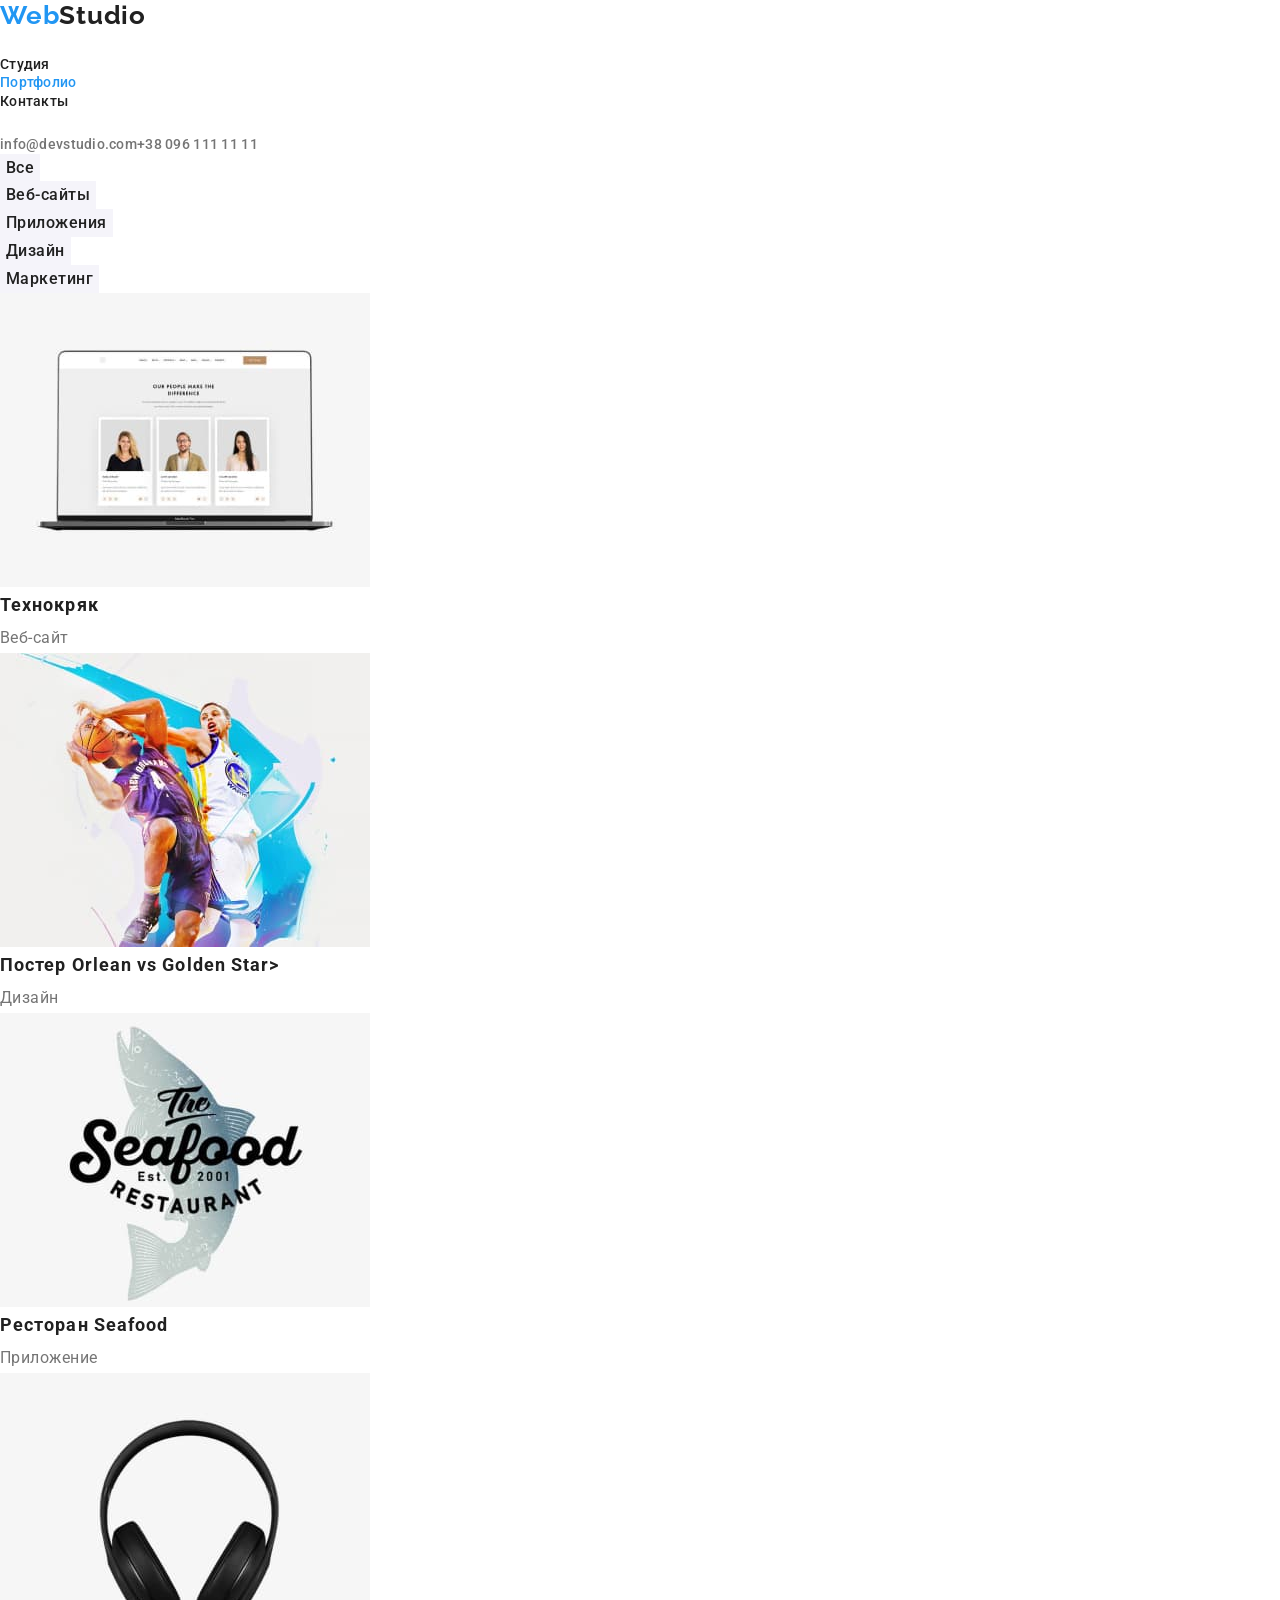
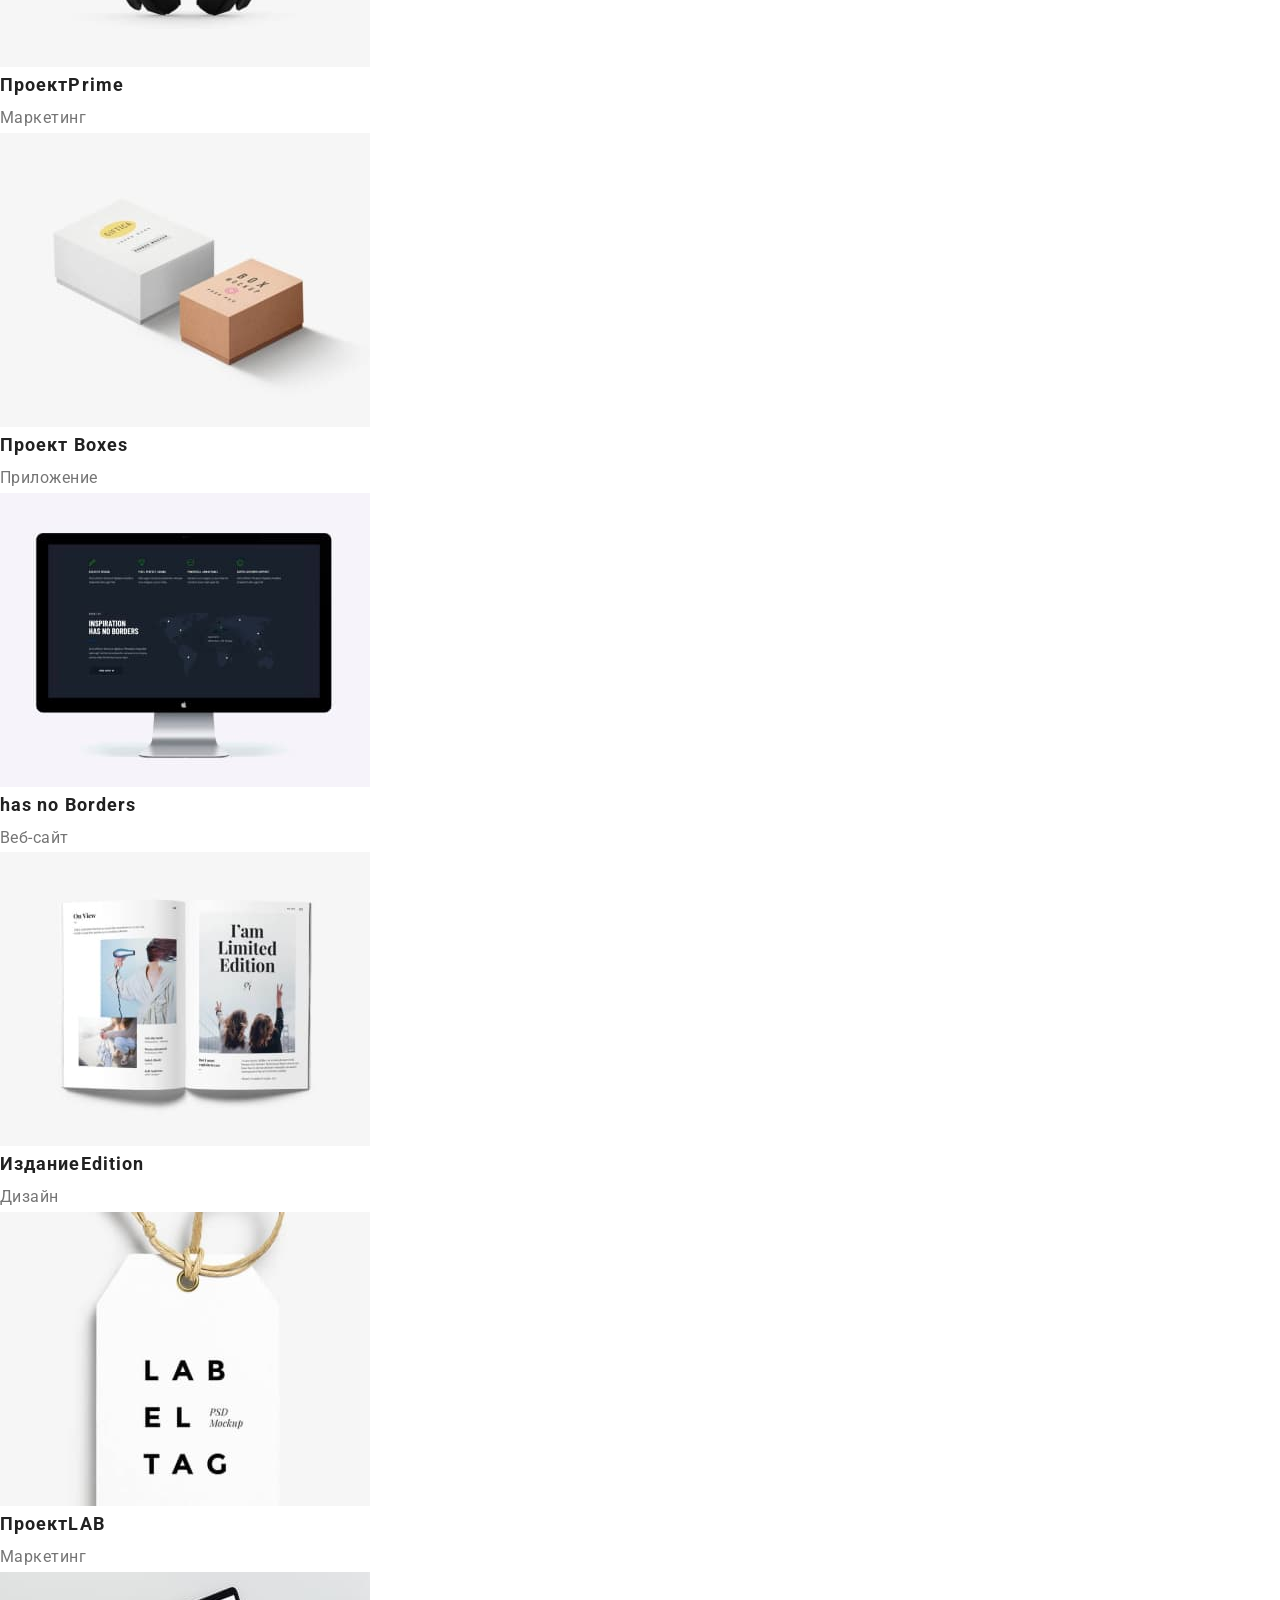
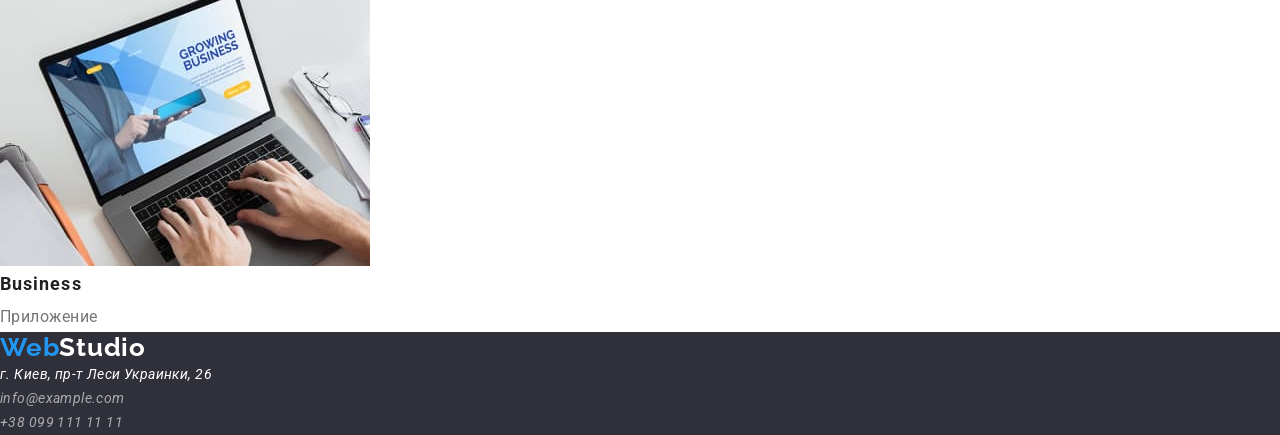
==== portfolio.html @ 3f4a844c "hw-3 don't check" ====
<!DOCTYPE html>
<html lang="ru">
<head>
    <meta charset="UTF-8">
    <meta http-equiv="X-UA-Compatible" content="IE=edge">
    <meta name="viewport" content="width=device-width, initial-scale=1.0">
    <title>Портфолио</title>
    <link rel="preconnect" href="https://fonts.googleapis.com">
    <link rel="preconnect" href="https://fonts.gstatic.com" crossorigin>
    <link href="https://fonts.googleapis.com/css2?family=Raleway:wght@700&family=Roboto:wght@400;500;700;900&display=swap" rel="stylesheet">
    <link
      rel="stylesheet"
      href="https://cdnjs.cloudflare.com/ajax/libs/modern-normalize/1.1.0/modern-normalize.min.css"
      integrity="sha512-wpPYUAdjBVSE4KJnH1VR1HeZfpl1ub8YT/NKx4PuQ5NmX2tKuGu6U/JRp5y+Y8XG2tV+wKQpNHVUX03MfMFn9Q=="
      crossorigin="anonymous"
      referrerpolicy="no-referrer"
    />
    <link rel="stylesheet" href="./css/styles.css">
</head>
<body>
  <header class="header">
    <a class="header-logo link" href="#">Web<span class="hd-logo">Studio</span></a>
  <nav class="header-navigation">
    <ul class="navigation list">
      <li class="navigation-item">
        <a class="navigation-link link" href="./index.html">Студия</a>
      </li>
      <li class="navigation-item">
        <a class="navigation-link link current" href="./portfolio.html">Портфолио</a>
      </li>
      <li class="navigation-item">
        <a class="navigation-link link" href="#">Контакты</a>
      </li>
    </ul>
  </nav>
  <ul class="contacts list">
    <li>
      <a class="navigation-contacts link" href="mailto:info@devstudio.com">info@devstudio.com</a>
    </li>
    <li>
      <a class="navigation-contacts link" href="tel:+380961111111">+38 096 111 11 11</a>
    </li>
  </ul>
</header>
<main>
      <section>
          <h1 hidden>Навигация портфолио</h2>
          <ul class="navportfolio-title list">
              <li><button type="button" class="portfolio-btn">Все</button></li>
              <li><button type="button" class="portfolio-btn">Веб-сайты</button></li>
              <li><button type="button" class="portfolio-btn">Приложения</button></li>
              <li><button type="button" class="portfolio-btn">Дизайн</button></li>
              <li><button type="button" class="portfolio-btn">Маркетинг</button></li>
            </ul>
        <ul class="examples-list list">
            <li class="examples-item">
              <img src="./images/img-homework1.jpg" alt="Фото" width="370" />
              <h2 class="examples-title">Технокряк</h2>
              <p class="examples-text">Веб-сайт</p>
            </li>
            <li class="examples-item">
              <img src="./images/img-homework2.jpg" alt="Фото" width="370" />
              <h2 class="examples-title">Постер <span lang="en">Orlean vs Golden Star></span></h2>
              <p class="examples-text">Дизайн</p>
            </li>
            <li class="examples-item">
              <img src="./images/img-homework3.jpg" alt="Фото" width="370" />
              <h2 class="examples-title">Ресторан <span lang="en">Seafood</span></h2>
              <p class="examples-text">Приложение</p>
            </li>
            <li class="examples-item">
              <img src="./images/img-homework4.jpg" alt="Фото" width="370" />
              <h2 class="examples-title">Проект<span lang="en">Prime</span></h2>
              <p class="examples-text">Маркетинг</p>
             </li>
             <li class="examples-item">
                <img src="./images/img-homework5.jpg" alt="Фото" width="370" />
                <h2 class="examples-title">Проект <span lang="en">Boxes</span></h2>
                <p class="examples-text">Приложение</p>
              </li>
              <li class="examples-item">
                <img src="./images/img-homework6.jpg" alt="Фото" width="370" />
                <h2 class="examples-title"><span lang="en">has no Borders</span></h2>
                <p class="examples-text">Веб-сайт</p>
              </li>
              <li class="examples-item">
                <img src="./images/img-homework7.jpg" alt="Фото" width="370" />
                <h2 class="examples-title">Издание<span lang="en">Edition</span></h2>
                <p class="examples-text">Дизайн</p>
              </li>
              <li class="examples-item">
                <img src="./images/img-homework8.jpg" alt="Фото" width="370" />
                <h2 class="examples-title">Проект<span lang="en">LAB</span></h2>
                <p class="examples-text">Маркетинг</p>
               </li>
               <li class="examples-item">
                <img src="./images/img-homework9.jpg" alt="Фото" width="370" />
                <h2 class="examples-title"><span lang="en">Business</span></h2>
                <p class="examples-text">Приложение</p>
               </li>
          </ul>
    </section>
    </main>
    <footer class="footer">
      <a class="footer-logo link" href="#">Web<span class="ft-logo">Studio</span></a>
      <address class="footer-adress">
        <ul class="footer-list list">
          <li>
            <a class="footer-map link"
              href="https://www.google.com/maps/place/%D1%83%D0%BB.+%D0%9B%D0%B5%D1%81%D0%B8+%D0%A3%D0%BA%D1%80%D0%B0%D0%B8%D0%BD%D0%BA%D0%B8,+26,+%D0%9A%D0%B8%D0%B5%D0%B2,+%D0%A3%D0%BA%D1%80%D0%B0%D0%B8%D0%BD%D0%B0,+02000/@50.5190802,30.4363249,17z/data=!3m1!4b1!4m5!3m4!1s0x40d4d29b9e369069:0xff64663a5fd75cd5!8m2!3d50.5190802!4d30.4385136"
              >г. Киев, пр-т Леси Украинки, 26</a
            >
          </li>
          <li><a class="footer-item link" href="mailto:info@example.com">info@example.com</a></li>
          <li><a class="footer-item link" href="tel:+380991111111">+38 099 111 11 11</a></li>
        </ul>
      </address>
    </footer>
</body>
</html>
---- css/styles.css ----
:root {
  --primary-title-color: #212121;
  --secondary-title-color: #ffffff;
  --third-title-color: #757575;
  --primary-text-color: #212121;
  --secondary-text-color: #757575;
  --logo-color: #2196f3;
  --focus-color: #2196f3;
}

p,
h1,
h2,
h3,
h4,
h5,
h6 {
  margin: 0;
}
ul {
  margin: 0;
  padding-left: 0;
}

img {
  display: block;
}

.section {
  padding-top: 94px;
  padding-bottom: 94px;
}

body {
  font-family: "Roboto", sans-serif;
  letter-spacing: 0.03em;
}
/*-----------------Header----------------------*/

/*-------------------Logo----------------------*/

.header-container {
  display: flex;
  align-items: center;
}

.navigation-list {
  display: flex;
  align-items: center;
}

.contacts {
  display: flex;
  margin-left: auto;
  align-items: center;
}

.navigation-item:not(:last-child) {
  margin-right: 50px;
}

.header-logo {
  font-family: Raleway, sans-serif;
  font-weight: 700;
  font-size: 26px;
  line-height: 1.19;
  letter-spacing: 0.03em;
  color: #2196f3;
}

.header-logo {
  margin-right: 93px;
}

.hd-logo {
  font-family: Raleway, sans-serif;
  font-weight: 700;
  font-size: 26px;
  line-height: 1.19;
  letter-spacing: 0.03em;
  color: var(--primary-title-color);
}

.link {
  text-decoration: none;
}

.list {
  list-style: none;
}

.container {
  width: 1200;
  margin: 0 auto;
  padding-left: 15px;
  padding-right: 15px;
}

.btn {
  width: 200px;
  height: 50px;
  font-family: inherit;
  font-weight: 700;
  font-size: 16px;
  line-height: 1.88;
  display: inline-block;
  align-items: center;
  text-align: center;
  letter-spacing: 0.06em;
  color: #ffffff;
  background-color: #2196f3;
  border: none;
  cursor: pointer;
}

/*------------------Navigation--------------------*/
.navigation {
  padding-top: 24px;
  padding-bottom: 25px;
}

.navigation-link {
  font-weight: 500;
  font-size: 14px;
  line-height: 1.14;
  letter-spacing: 0.02em;
  color: var(--primary-title-color);
}

.contacts-adress:not(:last-child) {
  margin-right: 50px;
}

.navigation-contacts {
  font-weight: 500;
  font-size: 14px;
  line-height: 1.14;
  letter-spacing: 0.02em;
  color: var(--third-title-color);
}

.navigation-contacts:hover,
.navigation-contacts:focus {
  color: var(--focus-color);
}

.current {
  color: var(--focus-color);
}

.navigation-link:hover,
.navigation-link:focus {
  color: var(--focus-color);
}

/*------------------- Hero --------------------*/

.hero {
  background-color: #2f303a;
  padding-top: 94px;
  padding-bottom: 94px;
}

.hero-container {
  width: 1600px;
  height: 600px;
  text-align: center;
}

.hero-title {
  width: 696px;
  height: 120px;
  padding-top: 200px;
  padding-bottom: 94px;
  margin: 0 auto;
  margin-bottom: 30px;
}

.hero-title {
  font-weight: 900;
  font-size: 44px;
  line-height: 1.36;
  text-align: center;
  letter-spacing: 0.06em;
  color: var(--secondary-title-color);
}

/*-------------------Advantage---------------------*/
.advantage-container {
  display: flex;
  align-items: center;
}

.advantage-title {
  font-weight: 700;
  font-size: 14px;
  line-height: 1.14;
  letter-spacing: 0.03em;
  color: var(--primary-text-color);
}

.advantage-description {
  font-size: 14px;
  line-height: 1.71;
  letter-spacing: 0.03em;
  color: var(--secondary-text-color);
}

/*--------------------Responsible---------------------*/
.responsible-title {
  font-weight: 700;
  font-size: 36px;
  line-height: 1.17;
  text-align: center;
  letter-spacing: 0.03em;
  color: var(--primary-title-color);
}

/*--------------------Team----------------------------*/
.teammate {
  background-color: #f5f4fa;
}

.team-title {
  font-weight: 500;
  font-size: 16px;
  line-height: 1.19;
  text-align: center;
  letter-spacing: 0.03em;
  color: var(--primary-text-color);
  background-color: var(--secondary-title-color);
}

.team-text {
  font-size: 16px;
  line-height: 1.19;
  text-align: center;
  letter-spacing: 0.03em;
  color: var(--secondary-text-color);
  background-color: var(--secondary-title-color);
}

/*---------------------Footer-----------------------*/
.footer {
  background: #2f303a;
}

.footer-logo {
  font-family: Raleway, sans-serif;
  font-weight: 700;
  font-size: 26px;
  line-height: 1.19;
  letter-spacing: 0.03em;
  color: #2196f3;
}

.ft-logo {
  font-family: Raleway, sans-serif;
  font-weight: 700;
  font-size: 26px;
  line-height: 1.19;
  letter-spacing: 0.03em;
  color: var(--secondary-title-color);
}

.footer-map {
  font-size: 14px;
  line-height: 1.71;
  letter-spacing: 0.03em;
  color: var(--secondary-title-color);
}

.footer-item {
  font-size: 14px;
  line-height: 1.71;
  letter-spacing: 0.03em;
  color: rgba(255, 255, 255, 0.6);
}

.footer-item:hover,
.footer-item:focus {
  color: var(--focus-color);
}

.footer-map:hover,
.footer-map:focus {
  color: var(--focus-color);
}

/*-------------------Portfolio.html----------------*/

.portfolio-btn {
  font-family: inherit;
  font-weight: 500;
  font-size: 16px;
  line-height: 1.62;
  text-align: center;
  letter-spacing: 0.03em;
  color: var(--primary-text-color);
  background: #f5f4fa;
  border: none;
  cursor: pointer;
}

.portfolio-btn:focus,
.portfolio-btn:hover {
  background-color: #2196f3;
  color: var(--secondary-title-color);
}

/*-----------------examples---------------------*/
.examples-title {
  font-weight: 700;
  font-size: 18px;
  line-height: 2;
  letter-spacing: 0.06em;
  color: var(--primary-text-color);
}

.examples-text {
  font-size: 16px;
  line-height: 1.87;
  letter-spacing: 0.03em;
  color: var(--secondary-text-color);
}
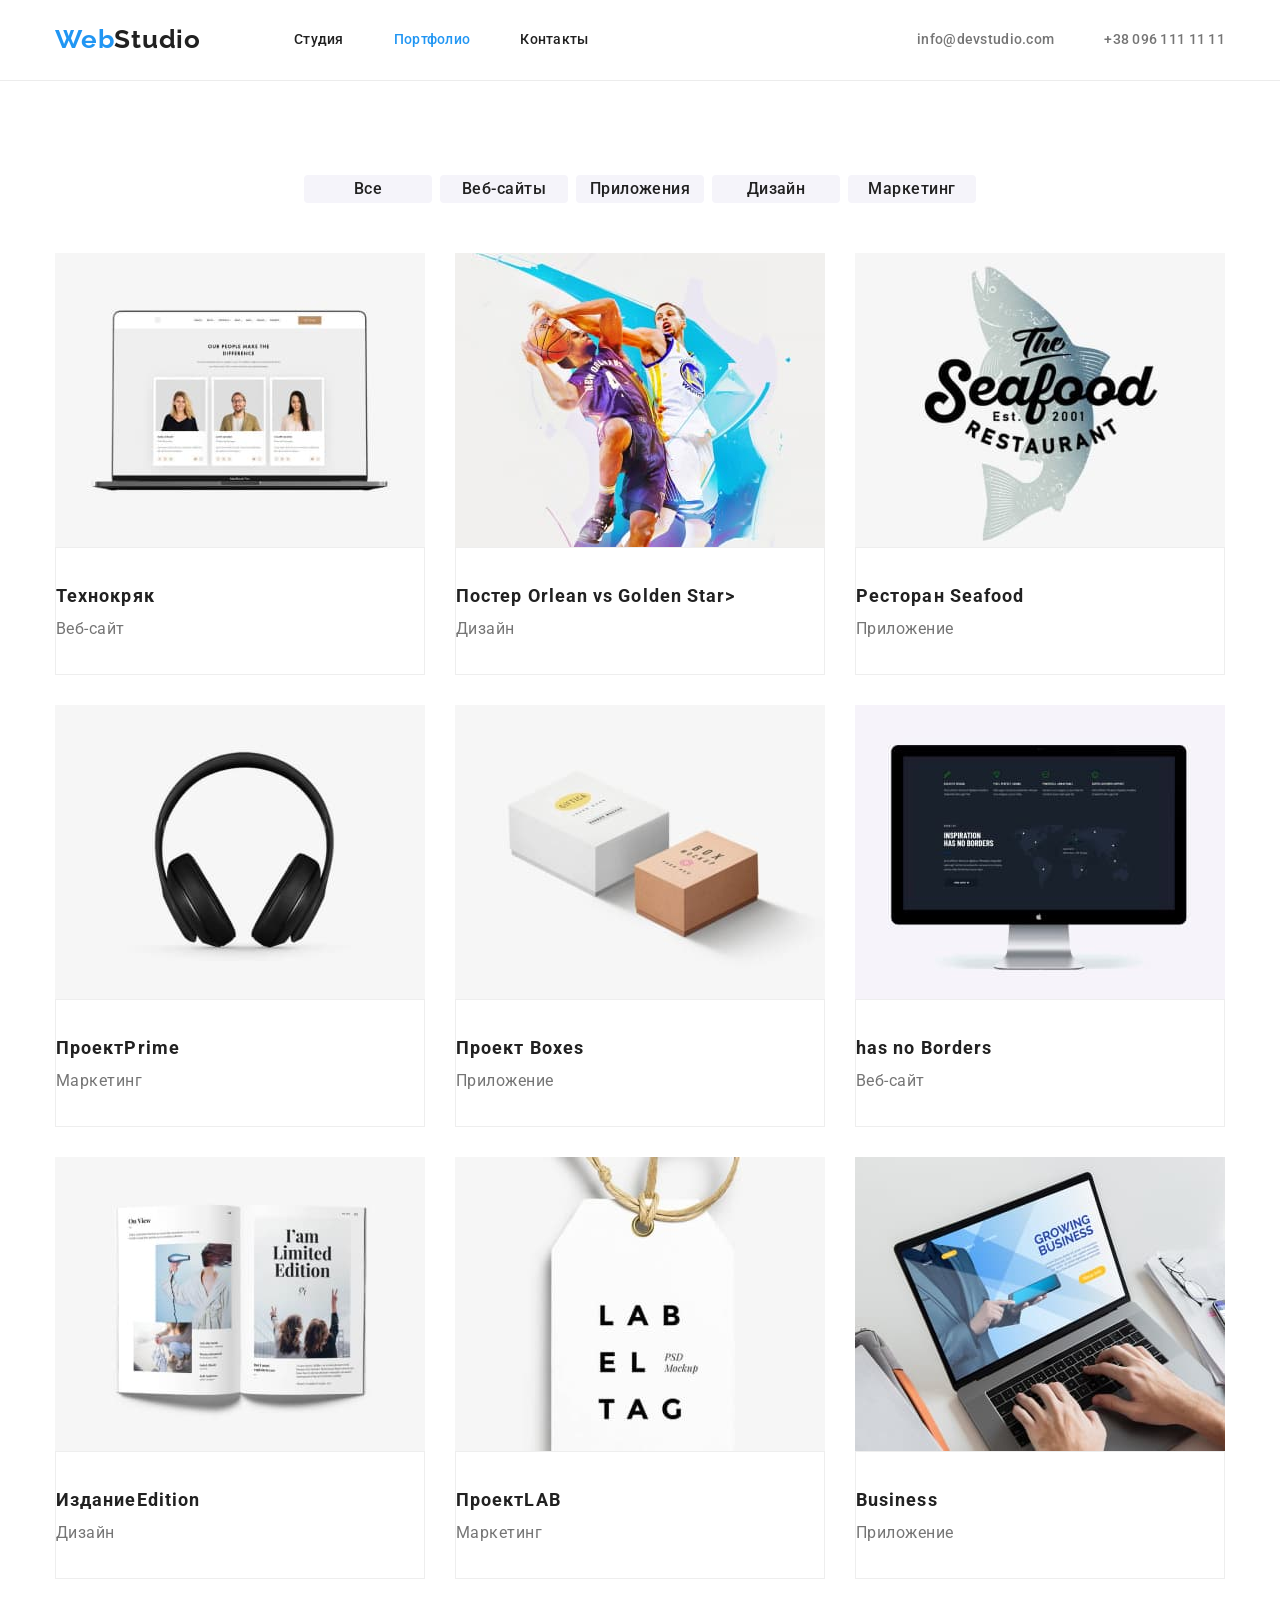
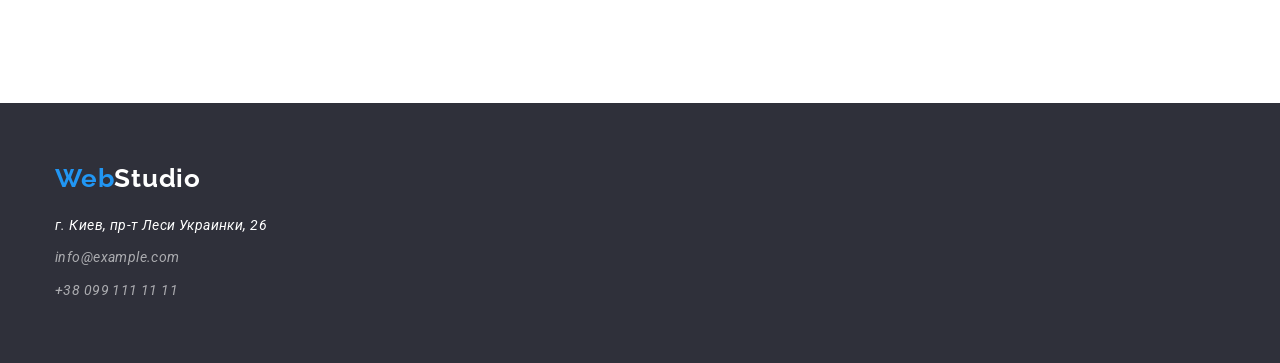
==== commit f26e49a7: "homework-3-final thanksgod" ====
--- a/portfolio.html
+++ b/portfolio.html
@@ -18,103 +18,148 @@
     <link rel="stylesheet" href="./css/styles.css">
 </head>
 <body>
-  <header class="header">
-    <a class="header-logo link" href="#">Web<span class="hd-logo">Studio</span></a>
-  <nav class="header-navigation">
-    <ul class="navigation list">
-      <li class="navigation-item">
-        <a class="navigation-link link" href="./index.html">Студия</a>
-      </li>
-      <li class="navigation-item">
-        <a class="navigation-link link current" href="./portfolio.html">Портфолио</a>
-      </li>
-      <li class="navigation-item">
-        <a class="navigation-link link" href="#">Контакты</a>
-      </li>
-    </ul>
-  </nav>
-  <ul class="contacts list">
-    <li>
-      <a class="navigation-contacts link" href="mailto:info@devstudio.com">info@devstudio.com</a>
-    </li>
-    <li>
-      <a class="navigation-contacts link" href="tel:+380961111111">+38 096 111 11 11</a>
-    </li>
-  </ul>
-</header>
+  <header class="navigation">
+      <div class="container header-container">
+        <a class="header-logo link" href="#"
+          >Web<span class="hd-logo">Studio</span></a>
+        <nav class="header-header">
+          <div class="header-contacts">
+          <ul class="navigation-list list">
+            <li class="navigation-item">
+              <a class="navigation-link link" href="./index.html">Студия</a>
+            </li>
+            <li class="navigation-item">
+              <a class="navigation-link link current" href="./portfolio.html"
+                >Портфолио</a
+              >
+            </li>
+            <li class="navigation-item">
+              <a class="navigation-link link" href="#">Контакты</a>
+            </li>
+          </ul>
+        </div>
+        </nav>
+        <ul class="contacts list">
+          <li class="contacts-adress">
+            <a class="navigation-contacts link" href="mailto:info@devstudio.com"
+              >info@devstudio.com</a
+            >
+          </li>
+          <li class="contacts-adress">
+            <a class="navigation-contacts link" href="tel:+380961111111"
+              >+38 096 111 11 11</a
+            >
+          </li>
+        </ul>
+      </div>
+      </div>
+    </header>
 <main>
-      <section>
+      <section class="section">
+        <div class="container">
           <h1 hidden>Навигация портфолио</h2>
-          <ul class="navportfolio-title list">
-              <li><button type="button" class="portfolio-btn">Все</button></li>
-              <li><button type="button" class="portfolio-btn">Веб-сайты</button></li>
-              <li><button type="button" class="portfolio-btn">Приложения</button></li>
-              <li><button type="button" class="portfolio-btn">Дизайн</button></li>
-              <li><button type="button" class="portfolio-btn">Маркетинг</button></li>
+          <ul class="navportfolio-list list">
+              <li class="portfolio-item"><button type="button" class="portfolio-btn">Все</button></li>
+              <li class="portfolio-item"><button type="button" class="portfolio-btn">Веб-сайты</button></li>
+              <li class="portfolio-item"><button type="button" class="portfolio-btn">Приложения</button></li>
+              <li class="portfolio-item"><button type="button" class="portfolio-btn">Дизайн</button></li>
+              <li class="portfolio-item"><button type="button" class="portfolio-btn">Маркетинг</button></li>
             </ul>
         <ul class="examples-list list">
             <li class="examples-item">
               <img src="./images/img-homework1.jpg" alt="Фото" width="370" />
+              <div class="examples-border">
               <h2 class="examples-title">Технокряк</h2>
               <p class="examples-text">Веб-сайт</p>
+              </div>
             </li>
             <li class="examples-item">
               <img src="./images/img-homework2.jpg" alt="Фото" width="370" />
+               <div class="examples-border">
               <h2 class="examples-title">Постер <span lang="en">Orlean vs Golden Star></span></h2>
               <p class="examples-text">Дизайн</p>
+              </div>
             </li>
             <li class="examples-item">
               <img src="./images/img-homework3.jpg" alt="Фото" width="370" />
+              <div class="examples-border">
               <h2 class="examples-title">Ресторан <span lang="en">Seafood</span></h2>
               <p class="examples-text">Приложение</p>
+              </div>
             </li>
             <li class="examples-item">
               <img src="./images/img-homework4.jpg" alt="Фото" width="370" />
+              <div class="examples-border">
               <h2 class="examples-title">Проект<span lang="en">Prime</span></h2>
               <p class="examples-text">Маркетинг</p>
+              </div>
              </li>
              <li class="examples-item">
                 <img src="./images/img-homework5.jpg" alt="Фото" width="370" />
+                <div class="examples-border">
                 <h2 class="examples-title">Проект <span lang="en">Boxes</span></h2>
                 <p class="examples-text">Приложение</p>
+                </div>
               </li>
               <li class="examples-item">
                 <img src="./images/img-homework6.jpg" alt="Фото" width="370" />
+                <div class="examples-border">
                 <h2 class="examples-title"><span lang="en">has no Borders</span></h2>
                 <p class="examples-text">Веб-сайт</p>
+                </div>
               </li>
               <li class="examples-item">
                 <img src="./images/img-homework7.jpg" alt="Фото" width="370" />
+                <div class="examples-border">
                 <h2 class="examples-title">Издание<span lang="en">Edition</span></h2>
                 <p class="examples-text">Дизайн</p>
+                </div>
               </li>
               <li class="examples-item">
                 <img src="./images/img-homework8.jpg" alt="Фото" width="370" />
+                <div class="examples-border">
                 <h2 class="examples-title">Проект<span lang="en">LAB</span></h2>
                 <p class="examples-text">Маркетинг</p>
+                </div>
                </li>
                <li class="examples-item">
                 <img src="./images/img-homework9.jpg" alt="Фото" width="370" />
+                <div class="examples-border">
                 <h2 class="examples-title"><span lang="en">Business</span></h2>
                 <p class="examples-text">Приложение</p>
+                </div>
                </li>
           </ul>
+           </div>
     </section>
     </main>
     <footer class="footer">
-      <a class="footer-logo link" href="#">Web<span class="ft-logo">Studio</span></a>
+      <div class="container  footer-container">
+      <div class="logo">
+      <a class="footer-logo link" href="#"
+        >Web<span class="ft-logo">Studio</span></a>
+        </div>
       <address class="footer-adress">
         <ul class="footer-list list">
-          <li>
+          <li class="footer-item">
             <a class="footer-map link"
               href="https://www.google.com/maps/place/%D1%83%D0%BB.+%D0%9B%D0%B5%D1%81%D0%B8+%D0%A3%D0%BA%D1%80%D0%B0%D0%B8%D0%BD%D0%BA%D0%B8,+26,+%D0%9A%D0%B8%D0%B5%D0%B2,+%D0%A3%D0%BA%D1%80%D0%B0%D0%B8%D0%BD%D0%B0,+02000/@50.5190802,30.4363249,17z/data=!3m1!4b1!4m5!3m4!1s0x40d4d29b9e369069:0xff64663a5fd75cd5!8m2!3d50.5190802!4d30.4385136"
               >г. Киев, пр-т Леси Украинки, 26</a
             >
           </li>
-          <li><a class="footer-item link" href="mailto:info@example.com">info@example.com</a></li>
-          <li><a class="footer-item link" href="tel:+380991111111">+38 099 111 11 11</a></li>
+          <li class="footer-item">
+            <a class="footer-item-a link" href="mailto:info@example.com"
+              >info@example.com</a
+            >
+          </li>
+          <li class="footer-item">
+            <a class="footer-item-a link" href="tel:+380991111111"
+              >+38 099 111 11 11</a
+            >
+          </li>
         </ul>
       </address>
+      </div>
     </footer>
-</body>
+  </body>
 </html>
--- a/css/styles.css
+++ b/css/styles.css
@@ -6,6 +6,8 @@
   --secondary-text-color: #757575;
   --logo-color: #2196f3;
   --focus-color: #2196f3;
+  --primary-background: #ffffff;
+  --secondary-background: #757575;
 }
 
 p,
@@ -24,6 +26,8 @@
 
 img {
   display: block;
+  max-width: 100%;
+  height: auto;
 }
 
 .section {
@@ -39,6 +43,10 @@
 
 /*-------------------Logo----------------------*/
 
+.navigation {
+  border-bottom: 1px solid #ececec;
+}
+
 .header-container {
   display: flex;
   align-items: center;
@@ -90,7 +98,7 @@
 }
 
 .container {
-  width: 1200;
+  width: 1200px;
   margin: 0 auto;
   padding-left: 15px;
   padding-right: 15px;
@@ -186,7 +194,8 @@
 }
 
 /*-------------------Advantage---------------------*/
-.advantage-container {
+
+.advantage-list {
   display: flex;
   align-items: center;
 }
@@ -197,23 +206,50 @@
   line-height: 1.14;
   letter-spacing: 0.03em;
   color: var(--primary-text-color);
+  margin-bottom: 10px;
+}
+
+.advantage-title:not(:last-child) {
+  margin-right: 30px;
 }
 
 .advantage-description {
+  max-width: 270px;
   font-size: 14px;
   line-height: 1.71;
   letter-spacing: 0.03em;
   color: var(--secondary-text-color);
 }
 
-/*--------------------Responsible---------------------*/
-.responsible-title {
+.advantage-description:not(:last-child) {
+  margin-right: 30px;
+}
+/*--------------------Service---------------------*/
+.service-section {
+  padding-top: 0;
+}
+
+.service-title {
   font-weight: 700;
   font-size: 36px;
   line-height: 1.17;
   text-align: center;
   letter-spacing: 0.03em;
   color: var(--primary-title-color);
+  margin: 0 auto;
+  margin-bottom: 50px;
+}
+
+.service-list {
+  display: flex;
+  flex-wrap: wrap;
+}
+
+.service-item {
+  flex-basis: calc(100% / 3 - 30px);
+}
+.service-item:not(:nth-child(n + 3)) {
+  margin-right: 30px;
 }
 
 /*--------------------Team----------------------------*/
@@ -221,6 +257,35 @@
   background-color: #f5f4fa;
 }
 
+.team-main-title {
+  font-size: 36px;
+  font-weight: 700;
+  line-height: 1.16;
+  letter-spacing: 0.03em;
+  text-align: center;
+  margin-bottom: 50px;
+}
+
+.team-list {
+  display: flex;
+}
+
+.team-item:not(:nth-child(n + 4)) {
+  margin-right: 30px;
+}
+
+.team-item {
+  box-shadow: 0px 1px 3px rgba(0, 0, 0, 0.12), 0px 1px 1px rgba(0, 0, 0, 0.14),
+    0px 2px 1px rgba(0, 0, 0, 0.2);
+  border-radius: 0px 0px 4px 4px;
+}
+
+.team-border {
+  padding-top: 30px;
+  padding-bottom: 30px;
+  background-color: var(--primary-background);
+}
+
 .team-title {
   font-weight: 500;
   font-size: 16px;
@@ -229,6 +294,7 @@
   letter-spacing: 0.03em;
   color: var(--primary-text-color);
   background-color: var(--secondary-title-color);
+  margin-bottom: 10px;
 }
 
 .team-text {
@@ -243,15 +309,23 @@
 /*---------------------Footer-----------------------*/
 .footer {
   background: #2f303a;
+  padding-top: 60px;
+  padding-bottom: 60px;
 }
 
 .footer-logo {
   font-family: Raleway, sans-serif;
   font-weight: 700;
+  width: 145px;
+  height: 31px;
   font-size: 26px;
   line-height: 1.19;
   letter-spacing: 0.03em;
   color: #2196f3;
+}
+
+.logo {
+  margin-bottom: 20px;
 }
 
 .ft-logo {
@@ -264,21 +338,28 @@
 }
 
 .footer-map {
+  width: 231px;
+
   font-size: 14px;
   line-height: 1.71;
   letter-spacing: 0.03em;
   color: var(--secondary-title-color);
 }
 
-.footer-item {
+.footer-item-a {
+  width: 231px;
   font-size: 14px;
   line-height: 1.71;
   letter-spacing: 0.03em;
   color: rgba(255, 255, 255, 0.6);
 }
 
-.footer-item:hover,
-.footer-item:focus {
+.footer-item:not(:last-child) {
+  margin-bottom: 9px;
+}
+
+.footer-item-a:hover,
+.footer-item-a:focus {
   color: var(--focus-color);
 }
 
@@ -289,7 +370,19 @@
 
 /*-------------------Portfolio.html----------------*/
 
+.navportfolio-list {
+  display: flex;
+  justify-content: center;
+  margin-bottom: 50px;
+}
+
+.portfolio-item:not(:last-child) {
+  margin-right: 8px;
+}
+
 .portfolio-btn {
+  width: 128px;
+
   font-family: inherit;
   font-weight: 500;
   font-size: 16px;
@@ -299,6 +392,7 @@
   color: var(--primary-text-color);
   background: #f5f4fa;
   border: none;
+  border-radius: 4px;
   cursor: pointer;
 }
 
@@ -309,6 +403,19 @@
 }
 
 /*-----------------examples---------------------*/
+.examples-list {
+  display: flex;
+  flex-wrap: wrap;
+}
+
+.examples-item:not(:nth-child(3n)) {
+  margin-right: 30px;
+}
+
+.examples-item:not(:last-child) {
+  margin-bottom: 30px;
+}
+
 .examples-title {
   font-weight: 700;
   font-size: 18px;
@@ -316,6 +423,12 @@
   letter-spacing: 0.06em;
   color: var(--primary-text-color);
 }
+.examples-border {
+  padding-top: 30px;
+  padding-bottom: 30px;
+  background-color: var(--primary-background);
+  border: 1px solid #eeeeee;
+}
 
 .examples-text {
   font-size: 16px;
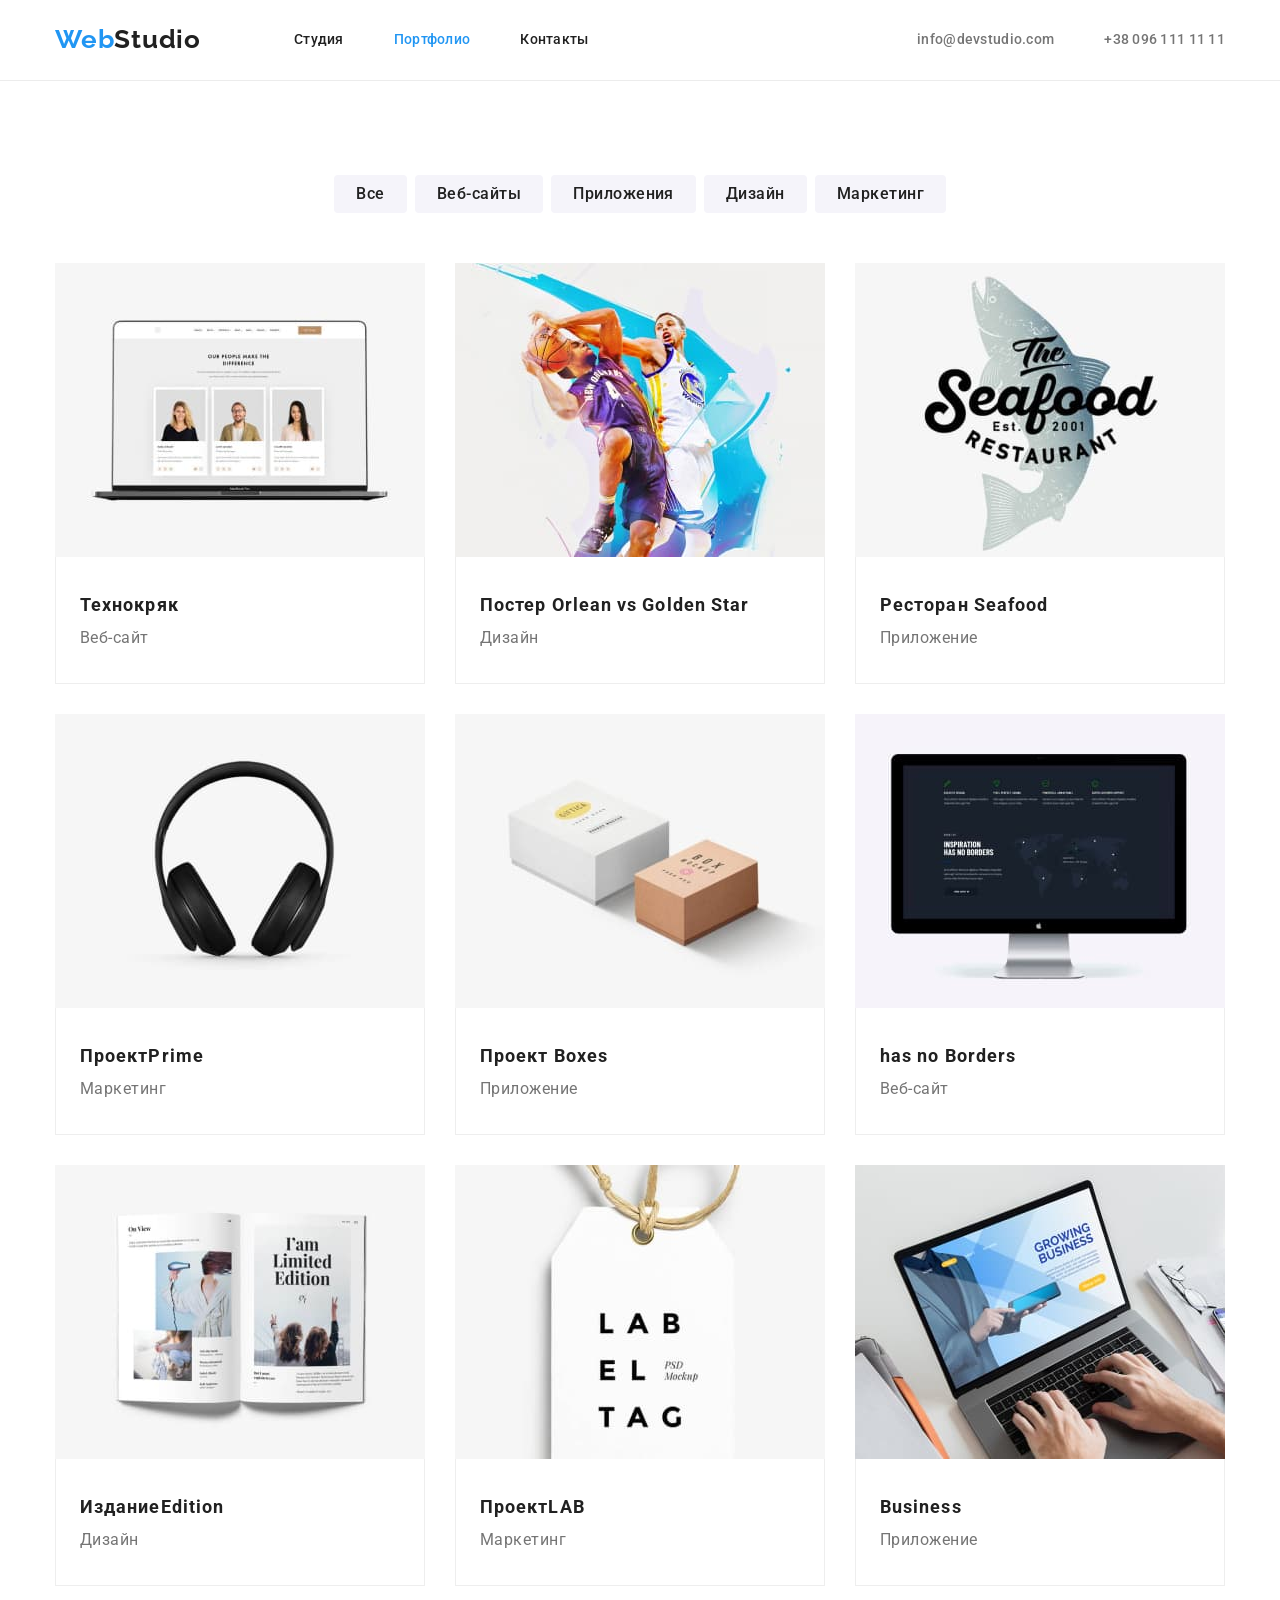
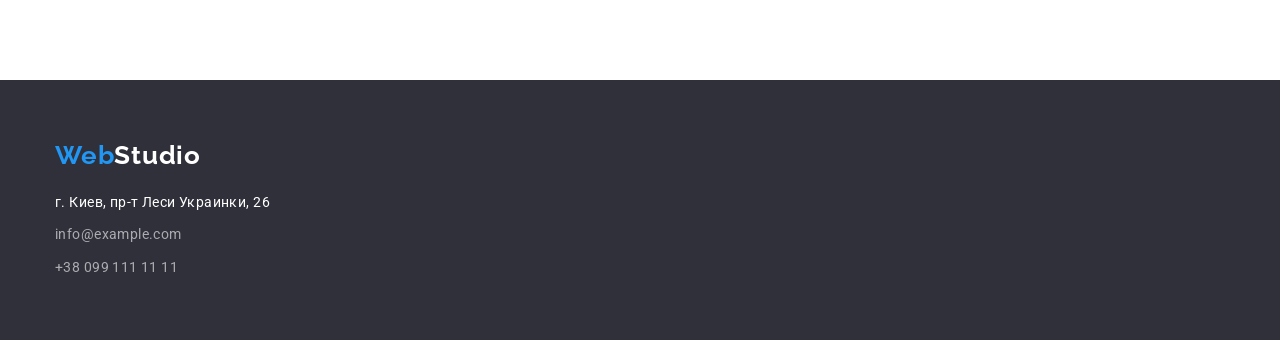
==== commit 80b7479c: "hw-3with-mentor" ====
--- a/portfolio.html
+++ b/portfolio.html
@@ -24,7 +24,7 @@
           >Web<span class="hd-logo">Studio</span></a>
         <nav class="header-header">
           <div class="header-contacts">
-          <ul class="navigation-list list">
+          <ul class="navigation-list">
             <li class="navigation-item">
               <a class="navigation-link link" href="./index.html">Студия</a>
             </li>
@@ -39,7 +39,7 @@
           </ul>
         </div>
         </nav>
-        <ul class="contacts list">
+        <ul class="contacts">
           <li class="contacts-adress">
             <a class="navigation-contacts link" href="mailto:info@devstudio.com"
               >info@devstudio.com</a
@@ -57,15 +57,15 @@
 <main>
       <section class="section">
         <div class="container">
-          <h1 hidden>Навигация портфолио</h2>
-          <ul class="navportfolio-list list">
+          <h1 class="visually-hidden">Навигация портфолио</h2>
+          <ul class="navportfolio-list">
               <li class="portfolio-item"><button type="button" class="portfolio-btn">Все</button></li>
               <li class="portfolio-item"><button type="button" class="portfolio-btn">Веб-сайты</button></li>
               <li class="portfolio-item"><button type="button" class="portfolio-btn">Приложения</button></li>
               <li class="portfolio-item"><button type="button" class="portfolio-btn">Дизайн</button></li>
               <li class="portfolio-item"><button type="button" class="portfolio-btn">Маркетинг</button></li>
             </ul>
-        <ul class="examples-list list">
+        <ul class="examples-list">
             <li class="examples-item">
               <img src="./images/img-homework1.jpg" alt="Фото" width="370" />
               <div class="examples-border">
@@ -76,7 +76,7 @@
             <li class="examples-item">
               <img src="./images/img-homework2.jpg" alt="Фото" width="370" />
                <div class="examples-border">
-              <h2 class="examples-title">Постер <span lang="en">Orlean vs Golden Star></span></h2>
+              <h2 class="examples-title">Постер <span lang="en">Orlean vs Golden Star</span></h2>
               <p class="examples-text">Дизайн</p>
               </div>
             </li>
@@ -140,7 +140,7 @@
         >Web<span class="ft-logo">Studio</span></a>
         </div>
       <address class="footer-adress">
-        <ul class="footer-list list">
+        <ul class="footer-list">
           <li class="footer-item">
             <a class="footer-map link"
               href="https://www.google.com/maps/place/%D1%83%D0%BB.+%D0%9B%D0%B5%D1%81%D0%B8+%D0%A3%D0%BA%D1%80%D0%B0%D0%B8%D0%BD%D0%BA%D0%B8,+26,+%D0%9A%D0%B8%D0%B5%D0%B2,+%D0%A3%D0%BA%D1%80%D0%B0%D0%B8%D0%BD%D0%B0,+02000/@50.5190802,30.4363249,17z/data=!3m1!4b1!4m5!3m4!1s0x40d4d29b9e369069:0xff64663a5fd75cd5!8m2!3d50.5190802!4d30.4385136"
--- a/css/styles.css
+++ b/css/styles.css
@@ -20,6 +20,7 @@
   margin: 0;
 }
 ul {
+  list-style: none;
   margin: 0;
   padding-left: 0;
 }
@@ -43,10 +44,6 @@
 
 /*-------------------Logo----------------------*/
 
-.navigation {
-  border-bottom: 1px solid #ececec;
-}
-
 .header-container {
   display: flex;
   align-items: center;
@@ -91,10 +88,6 @@
 
 .link {
   text-decoration: none;
-}
-
-.list {
-  list-style: none;
 }
 
 .container {
@@ -125,6 +118,7 @@
 .navigation {
   padding-top: 24px;
   padding-bottom: 25px;
+  border-bottom: 1px solid #ececec;
 }
 
 .navigation-link {
@@ -165,39 +159,44 @@
 
 .hero {
   background-color: #2f303a;
-  padding-top: 94px;
-  padding-bottom: 94px;
+  padding-top: 200px;
+  padding-bottom: 200px;
 }
 
 .hero-container {
-  width: 1600px;
-  height: 600px;
+  max-width: 1600px;
   text-align: center;
 }
 
 .hero-title {
   width: 696px;
-  height: 120px;
-  padding-top: 200px;
-  padding-bottom: 94px;
-  margin: 0 auto;
-  margin-bottom: 30px;
-}
-
-.hero-title {
   font-weight: 900;
   font-size: 44px;
   line-height: 1.36;
   text-align: center;
   letter-spacing: 0.06em;
   color: var(--secondary-title-color);
-}
-
+  margin: 0 auto;
+  margin-bottom: 30px;
+}
+
+/*------------------Скрываем-заголовки---------------------*/
+
+.visually-hidden {
+  position: absolute;
+  clip: rect(0 0 0 0);
+  width: 1px;
+  height: 1px;
+  margin: -1px;
+}
 /*-------------------Advantage---------------------*/
 
 .advantage-list {
   display: flex;
-  align-items: center;
+}
+
+.advantage-item:not(:last-child) {
+  margin-right: 30px;
 }
 
 .advantage-title {
@@ -209,10 +208,6 @@
   margin-bottom: 10px;
 }
 
-.advantage-title:not(:last-child) {
-  margin-right: 30px;
-}
-
 .advantage-description {
   max-width: 270px;
   font-size: 14px;
@@ -221,9 +216,6 @@
   color: var(--secondary-text-color);
 }
 
-.advantage-description:not(:last-child) {
-  margin-right: 30px;
-}
 /*--------------------Service---------------------*/
 .service-section {
   padding-top: 0;
@@ -246,7 +238,7 @@
 }
 
 .service-item {
-  flex-basis: calc(100% / 3 - 30px);
+  flex-basis: calc((100% - 60px) / 3);
 }
 .service-item:not(:nth-child(n + 3)) {
   margin-right: 30px;
@@ -337,6 +329,10 @@
   color: var(--secondary-title-color);
 }
 
+.footer-adress {
+  font-style: normal;
+}
+
 .footer-map {
   width: 231px;
 
@@ -381,8 +377,7 @@
 }
 
 .portfolio-btn {
-  width: 128px;
-
+  min-width: 73px;
   font-family: inherit;
   font-weight: 500;
   font-size: 16px;
@@ -394,6 +389,10 @@
   border: none;
   border-radius: 4px;
   cursor: pointer;
+  padding-top: 6px;
+  padding-bottom: 6px;
+  padding-right: 22px;
+  padding-left: 22px;
 }
 
 .portfolio-btn:focus,
@@ -412,7 +411,7 @@
   margin-right: 30px;
 }
 
-.examples-item:not(:last-child) {
+.examples-item:not(:nth-child(n + 7)) {
   margin-bottom: 30px;
 }
 
@@ -424,10 +423,10 @@
   color: var(--primary-text-color);
 }
 .examples-border {
-  padding-top: 30px;
-  padding-bottom: 30px;
+  padding: 30px 24px;
   background-color: var(--primary-background);
   border: 1px solid #eeeeee;
+  border-top: none;
 }
 
 .examples-text {
@@ -436,3 +435,5 @@
   letter-spacing: 0.03em;
   color: var(--secondary-text-color);
 }
+
+/*-----------------finish---------------------*/
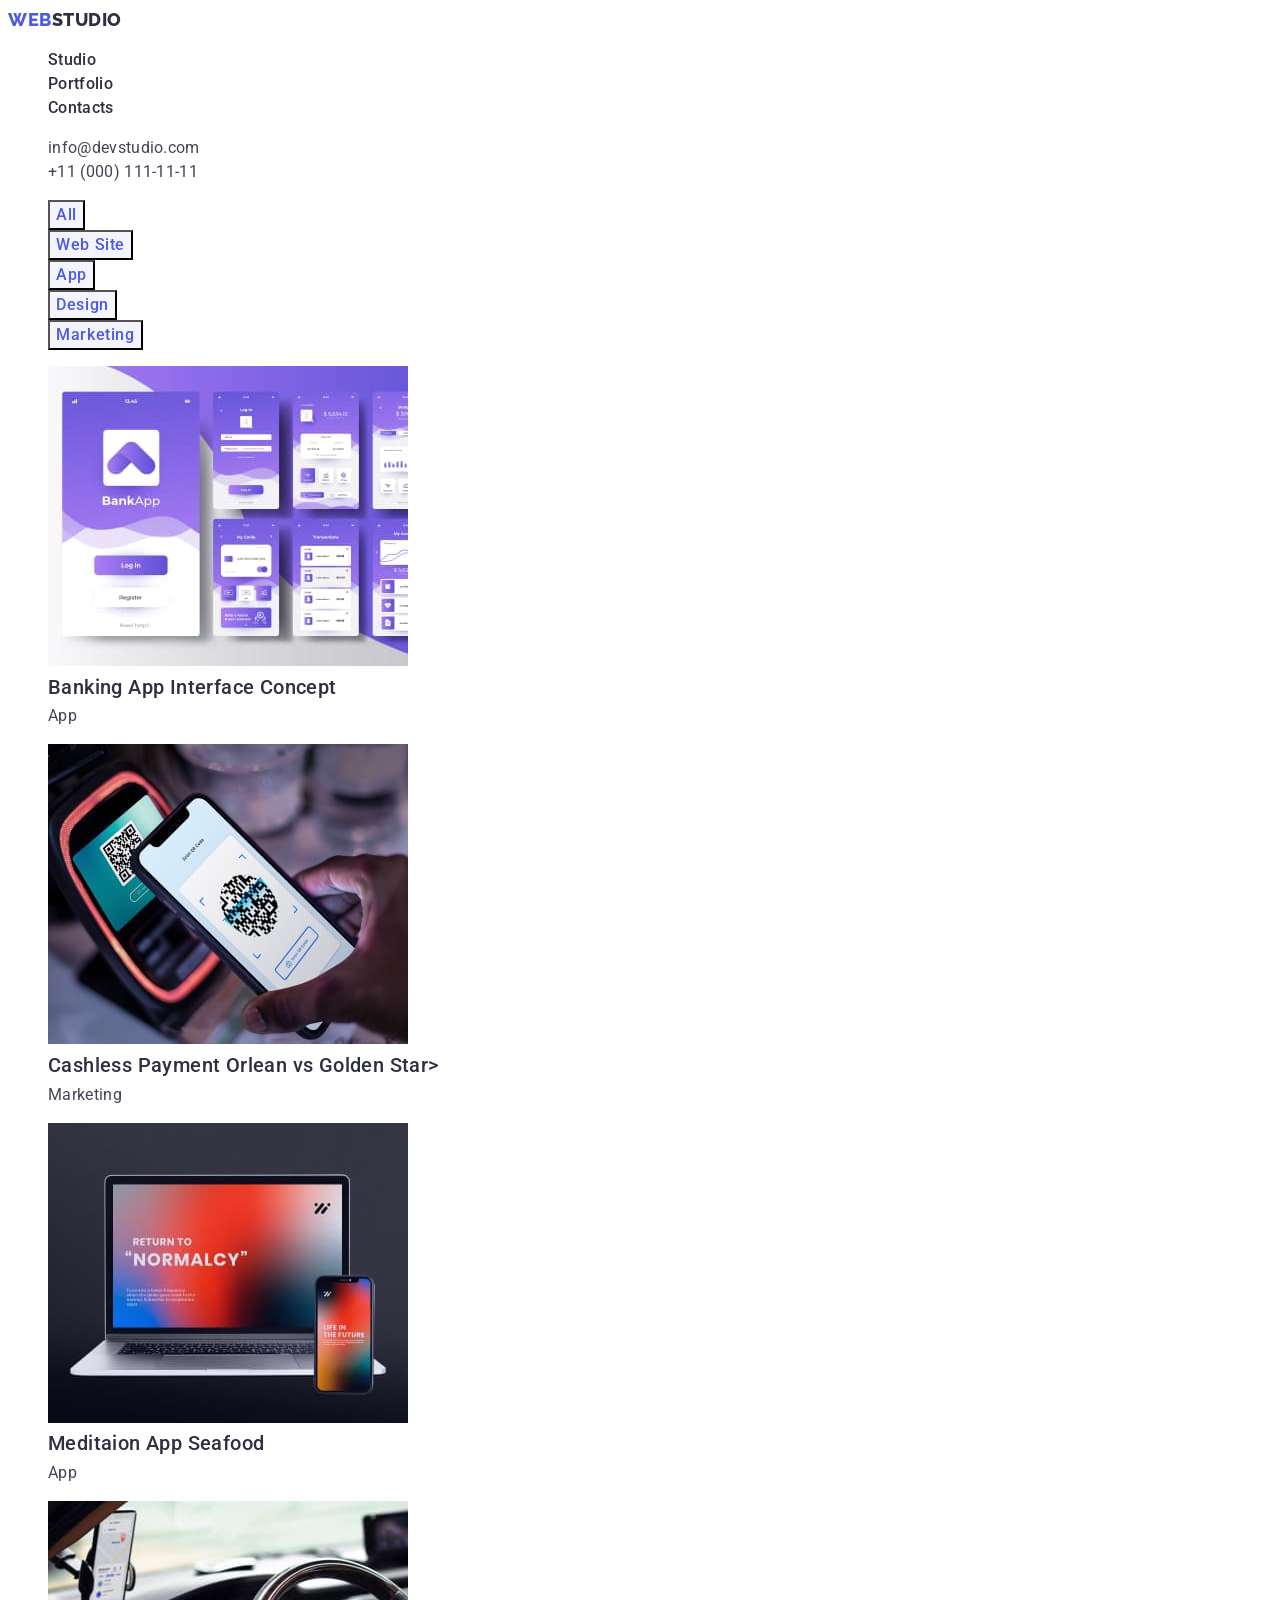
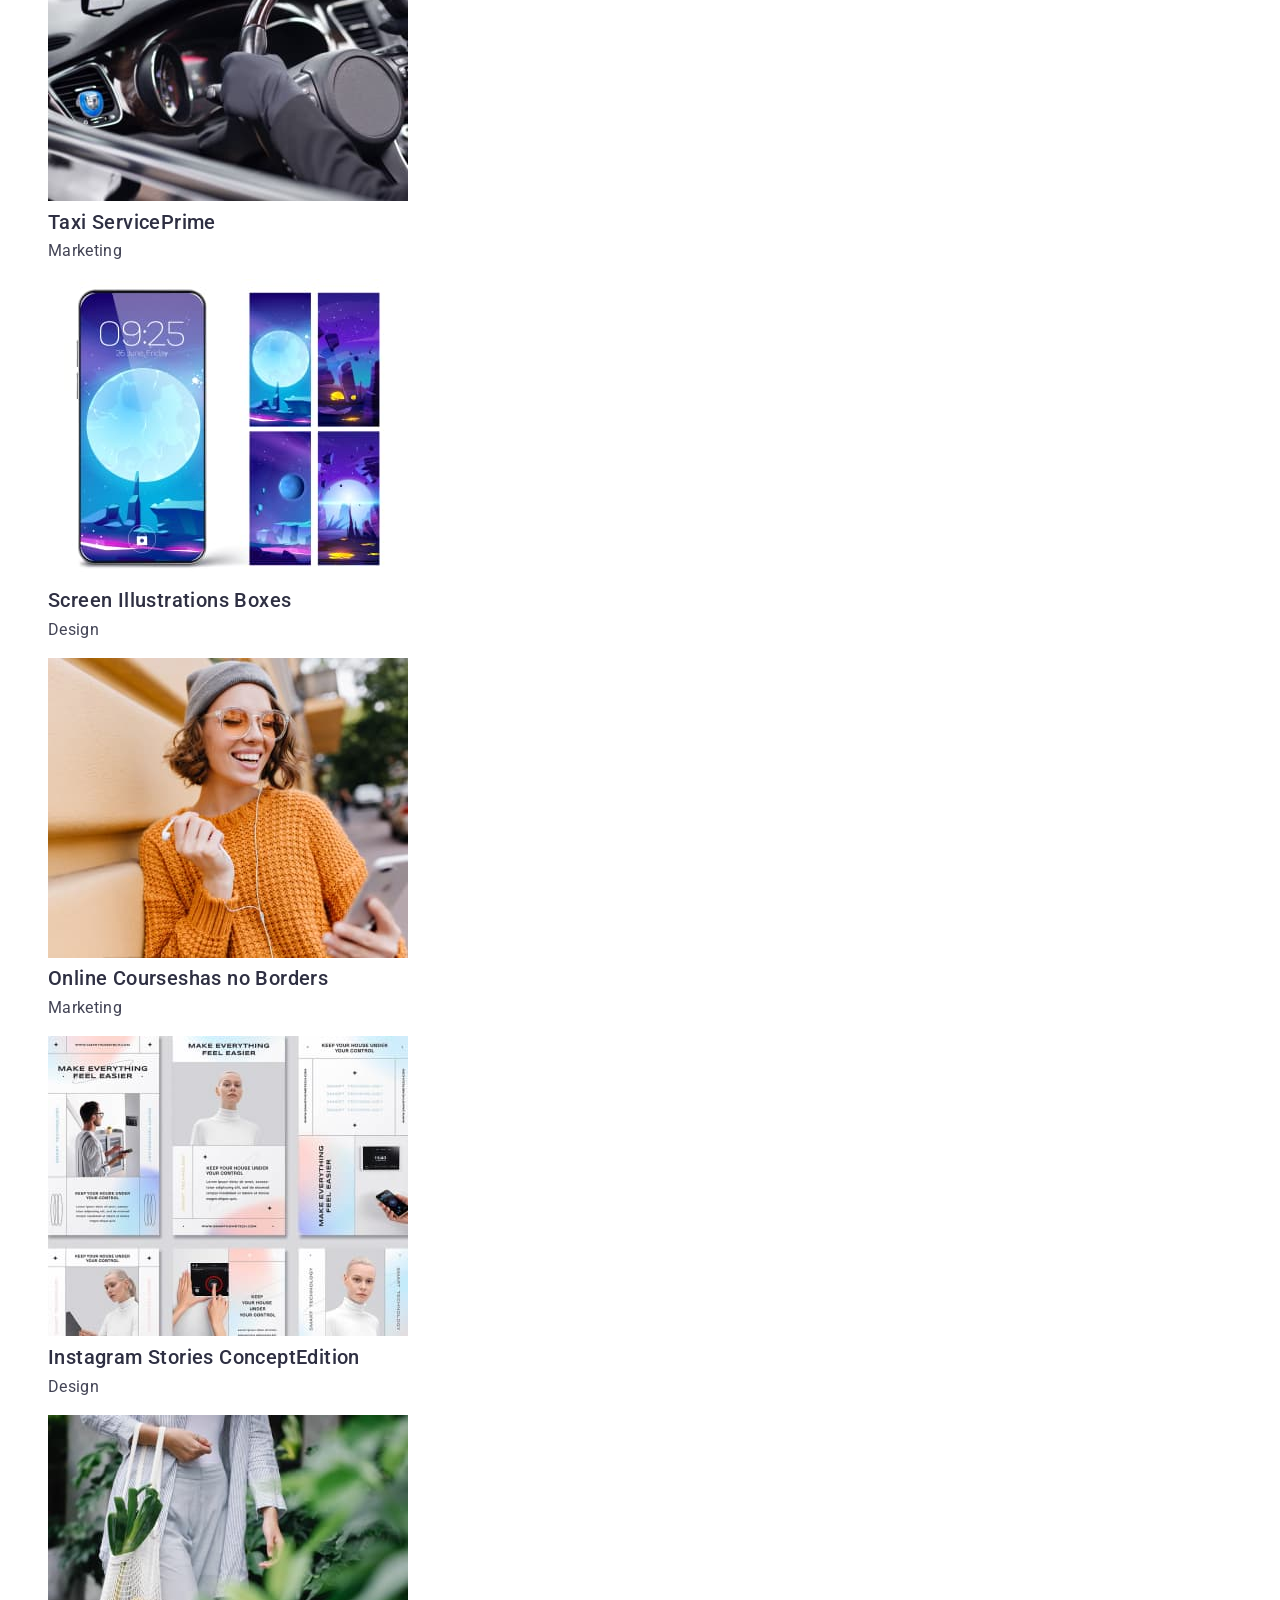
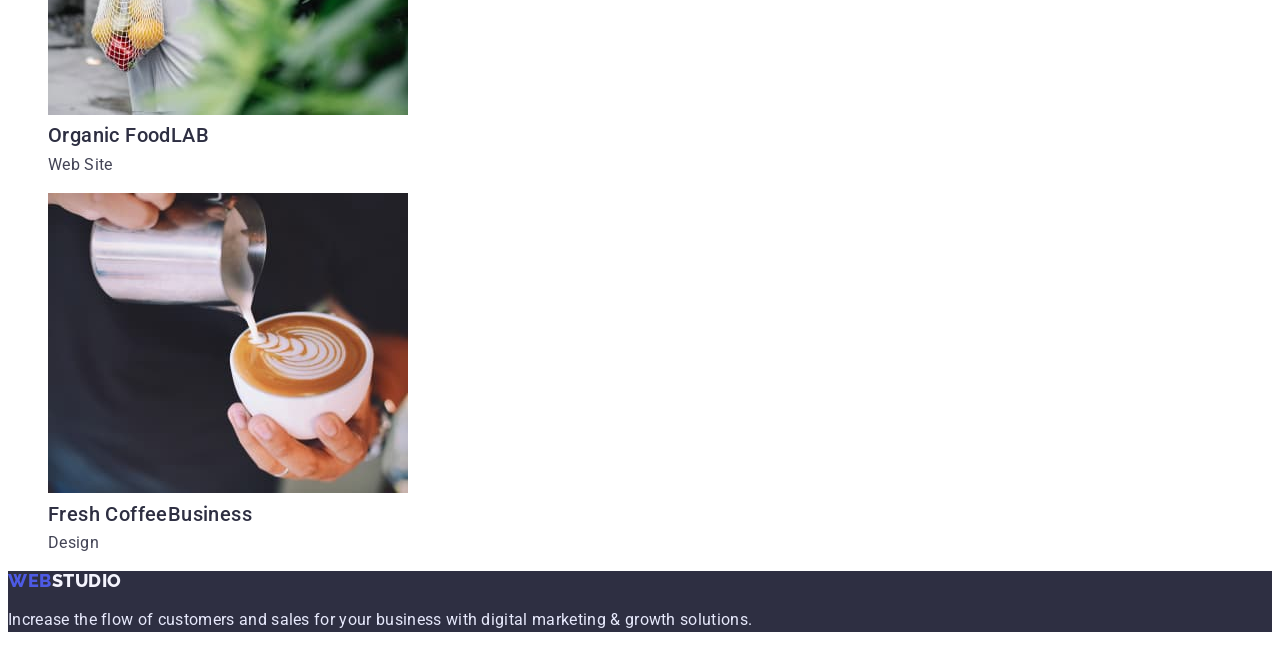
==== commit 4be2de8c: "hw-3-in-progress" ====
--- a/portfolio.html
+++ b/portfolio.html
@@ -1,165 +1,107 @@
 <!DOCTYPE html>
-<html lang="ru">
+<html lang="en">
 <head>
     <meta charset="UTF-8">
     <meta http-equiv="X-UA-Compatible" content="IE=edge">
     <meta name="viewport" content="width=device-width, initial-scale=1.0">
-    <title>Портфолио</title>
+    <title>Portfolio</title>
     <link rel="preconnect" href="https://fonts.googleapis.com">
     <link rel="preconnect" href="https://fonts.gstatic.com" crossorigin>
-    <link href="https://fonts.googleapis.com/css2?family=Raleway:wght@700&family=Roboto:wght@400;500;700;900&display=swap" rel="stylesheet">
-    <link
-      rel="stylesheet"
-      href="https://cdnjs.cloudflare.com/ajax/libs/modern-normalize/1.1.0/modern-normalize.min.css"
-      integrity="sha512-wpPYUAdjBVSE4KJnH1VR1HeZfpl1ub8YT/NKx4PuQ5NmX2tKuGu6U/JRp5y+Y8XG2tV+wKQpNHVUX03MfMFn9Q=="
-      crossorigin="anonymous"
-      referrerpolicy="no-referrer"
-    />
+    <link href="https://fonts.googleapis.com/css2?family=Raleway:wght@800&family=Roboto:wght@400;500;700;900&display=swap"
+        rel="stylesheet">
     <link rel="stylesheet" href="./css/styles.css">
 </head>
 <body>
-  <header class="navigation">
-      <div class="container header-container">
-        <a class="header-logo link" href="#"
-          >Web<span class="hd-logo">Studio</span></a>
-        <nav class="header-header">
-          <div class="header-contacts">
-          <ul class="navigation-list">
-            <li class="navigation-item">
-              <a class="navigation-link link" href="./index.html">Студия</a>
-            </li>
-            <li class="navigation-item">
-              <a class="navigation-link link current" href="./portfolio.html"
-                >Портфолио</a
-              >
-            </li>
-            <li class="navigation-item">
-              <a class="navigation-link link" href="#">Контакты</a>
-            </li>
-          </ul>
-        </div>
+    <header class="header">
+        <nav class="header-navigation">
+            <a href="./index.html" class="header-logo link">Web<span class="header-logo-item">Studio</span></a>
+            <ul class="header-list list">
+                <li class="header-item">
+                    <a class="header-link link" href="./index.html">Studio</a>
+                </li>
+                <li class="header-item">
+                    <a class="header-link link" href="">Portfolio</a>
+                </li>
+                <li class="header-item">
+                    <a class="header-link link" href="">Contacts</a>
+                </li>
+            </ul>
         </nav>
-        <ul class="contacts">
-          <li class="contacts-adress">
-            <a class="navigation-contacts link" href="mailto:info@devstudio.com"
-              >info@devstudio.com</a
-            >
-          </li>
-          <li class="contacts-adress">
-            <a class="navigation-contacts link" href="tel:+380961111111"
-              >+38 096 111 11 11</a
-            >
-          </li>
-        </ul>
-      </div>
-      </div>
+        <address>
+            <ul>
+                <li class="header-contacts list"> 
+                    <a class="header-mail link" href="mailto:info@devstudio.com">info@devstudio.com</a>
+                </li>
+                <li class="header-contacts list">
+                    <a class="header-tel link" href="tel:+110001111111">+11 (000) 111-11-11</a>
+                </li>
+            </ul>
+        </address>
     </header>
-<main>
-      <section class="section">
-        <div class="container">
-          <h1 class="visually-hidden">Навигация портфолио</h2>
-          <ul class="navportfolio-list">
-              <li class="portfolio-item"><button type="button" class="portfolio-btn">Все</button></li>
-              <li class="portfolio-item"><button type="button" class="portfolio-btn">Веб-сайты</button></li>
-              <li class="portfolio-item"><button type="button" class="portfolio-btn">Приложения</button></li>
-              <li class="portfolio-item"><button type="button" class="portfolio-btn">Дизайн</button></li>
-              <li class="portfolio-item"><button type="button" class="portfolio-btn">Маркетинг</button></li>
-            </ul>
-        <ul class="examples-list">
-            <li class="examples-item">
-              <img src="./images/img-homework1.jpg" alt="Фото" width="370" />
-              <div class="examples-border">
-              <h2 class="examples-title">Технокряк</h2>
-              <p class="examples-text">Веб-сайт</p>
-              </div>
-            </li>
-            <li class="examples-item">
-              <img src="./images/img-homework2.jpg" alt="Фото" width="370" />
-               <div class="examples-border">
-              <h2 class="examples-title">Постер <span lang="en">Orlean vs Golden Star</span></h2>
-              <p class="examples-text">Дизайн</p>
-              </div>
-            </li>
-            <li class="examples-item">
-              <img src="./images/img-homework3.jpg" alt="Фото" width="370" />
-              <div class="examples-border">
-              <h2 class="examples-title">Ресторан <span lang="en">Seafood</span></h2>
-              <p class="examples-text">Приложение</p>
-              </div>
-            </li>
-            <li class="examples-item">
-              <img src="./images/img-homework4.jpg" alt="Фото" width="370" />
-              <div class="examples-border">
-              <h2 class="examples-title">Проект<span lang="en">Prime</span></h2>
-              <p class="examples-text">Маркетинг</p>
-              </div>
-             </li>
-             <li class="examples-item">
-                <img src="./images/img-homework5.jpg" alt="Фото" width="370" />
-                <div class="examples-border">
-                <h2 class="examples-title">Проект <span lang="en">Boxes</span></h2>
-                <p class="examples-text">Приложение</p>
-                </div>
-              </li>
-              <li class="examples-item">
-                <img src="./images/img-homework6.jpg" alt="Фото" width="370" />
-                <div class="examples-border">
-                <h2 class="examples-title"><span lang="en">has no Borders</span></h2>
-                <p class="examples-text">Веб-сайт</p>
-                </div>
-              </li>
-              <li class="examples-item">
-                <img src="./images/img-homework7.jpg" alt="Фото" width="370" />
-                <div class="examples-border">
-                <h2 class="examples-title">Издание<span lang="en">Edition</span></h2>
-                <p class="examples-text">Дизайн</p>
-                </div>
-              </li>
-              <li class="examples-item">
-                <img src="./images/img-homework8.jpg" alt="Фото" width="370" />
-                <div class="examples-border">
-                <h2 class="examples-title">Проект<span lang="en">LAB</span></h2>
-                <p class="examples-text">Маркетинг</p>
-                </div>
-               </li>
-               <li class="examples-item">
-                <img src="./images/img-homework9.jpg" alt="Фото" width="370" />
-                <div class="examples-border">
-                <h2 class="examples-title"><span lang="en">Business</span></h2>
-                <p class="examples-text">Приложение</p>
-                </div>
-               </li>
-          </ul>
-           </div>
-    </section>
+    <main>
+        <section class="portfolio-hero">
+            <h1 hidden>navigation-portfolio</h2>
+                <ul class="portfolio-list list">
+                    <li><button type="button" class="portfolio-item">All</button></li>
+                    <li><button type="button" class="portfolio-item">Web Site</button></li>
+                    <li><button type="button" class="portfolio-item">App</button></li>
+                    <li><button type="button" class="portfolio-item">Design</button></li>
+                    <li><button type="button" class="portfolio-item">Marketing</button></li>
+                </ul>
+                <ul class="portfolio-about list">
+                    <li class="portfolio-about-item">
+                        <img src="./images/img-1.jpg" alt="Picture" width="360" />
+                        <h2 class="portfolio-title">Banking App Interface Concept</h2>
+                        <p class="portfolio-text">App</p>
+                    </li>
+                    <li class="portfolio-about-item">
+                        <img src="./images/img-2.jpg" alt="Picture" width="360" />
+                        <h2 class="portfolio-title">Cashless Payment <span>Orlean vs Golden Star></span></h2>
+                        <p class="portfolio-text">Marketing</p>
+                    </li>
+                    <li class="portfolio-about-item">
+                        <img src="./images/img-3.jpg" alt="Picture" width="360" />
+                        <h2 class="portfolio-title"">Meditaion App <span>Seafood</span></h2>
+                        <p class="portfolio-text">App</p>
+                    </li>
+                    <li class="portfolio-about-item">
+                        <img src="./images/img-4.jpg" alt="Picture" width="360" />
+                        <h2 class="portfolio-title">Taxi Service<span>Prime</span></h2>
+                        <p class="portfolio-text">Marketing</p>
+                    </li>
+                    <li class="portfolio-about-item">
+                        <img src="./images/img-5.jpg" alt="Picture" width="360" />
+                        <h2 class="portfolio-title">Screen Illustrations <span>Boxes</span></h2>
+                        <p class="portfolio-text">Design</p>
+                    </li>
+                    <li class="portfolio-about-item">
+                        <img src="./images/img-6.jpg" alt="Picture" width="360" />
+                        <h2 class="portfolio-title">Online Courses<span>has no Borders</span></h2>
+                        <p class="portfolio-text">Marketing</p>
+                    </li>
+                    <li class="portfolio-about-item">
+                        <img src="./images/img-7.jpg" alt="Picture" width="360" />
+                        <h2 class="portfolio-title">Instagram Stories Concept<span>Edition</span></h2>
+                        <p class="portfolio-text">Design</p>
+                    </li>
+                    <li class="portfolio-about-item">
+                        <img src="./images/img-8.jpg" alt="Picture" width="360" />
+                        <h2 class="portfolio-title">Organic Food<span>LAB</span></h2>
+                        <p class="portfolio-text">Web Site</p>
+                    </li>
+                    <li class="portfolio-about-item">
+                        <img src="./images/img-9.jpg" alt="Picture" width="360" />
+                        <h2 class="portfolio-title">Fresh Coffee<span>Business</span></h2>
+                        <p class="portfolio-text">Design</p>
+                    </li>
+                </ul>
+        </section>
     </main>
     <footer class="footer">
-      <div class="container  footer-container">
-      <div class="logo">
-      <a class="footer-logo link" href="#"
-        >Web<span class="ft-logo">Studio</span></a>
-        </div>
-      <address class="footer-adress">
-        <ul class="footer-list">
-          <li class="footer-item">
-            <a class="footer-map link"
-              href="https://www.google.com/maps/place/%D1%83%D0%BB.+%D0%9B%D0%B5%D1%81%D0%B8+%D0%A3%D0%BA%D1%80%D0%B0%D0%B8%D0%BD%D0%BA%D0%B8,+26,+%D0%9A%D0%B8%D0%B5%D0%B2,+%D0%A3%D0%BA%D1%80%D0%B0%D0%B8%D0%BD%D0%B0,+02000/@50.5190802,30.4363249,17z/data=!3m1!4b1!4m5!3m4!1s0x40d4d29b9e369069:0xff64663a5fd75cd5!8m2!3d50.5190802!4d30.4385136"
-              >г. Киев, пр-т Леси Украинки, 26</a
-            >
-          </li>
-          <li class="footer-item">
-            <a class="footer-item-a link" href="mailto:info@example.com"
-              >info@example.com</a
-            >
-          </li>
-          <li class="footer-item">
-            <a class="footer-item-a link" href="tel:+380991111111"
-              >+38 099 111 11 11</a
-            >
-          </li>
-        </ul>
-      </address>
-      </div>
+        <a class="footer-link link" href="./index.html">Web<span class="footer-logo">Studio</span></a>
+        <p class="footer-text">Increase the flow of customers and sales for your business with digital marketing & growth
+            solutions.
+        </p>
     </footer>
-  </body>
+</body>
 </html>
--- a/css/styles.css
+++ b/css/styles.css
@@ -1,439 +1,241 @@
 :root {
-  --primary-title-color: #212121;
-  --secondary-title-color: #ffffff;
-  --third-title-color: #757575;
-  --primary-text-color: #212121;
-  --secondary-text-color: #757575;
-  --logo-color: #2196f3;
-  --focus-color: #2196f3;
-  --primary-background: #ffffff;
-  --secondary-background: #757575;
-}
-
-p,
-h1,
-h2,
-h3,
-h4,
-h5,
-h6 {
-  margin: 0;
-}
-ul {
-  list-style: none;
-  margin: 0;
-  padding-left: 0;
-}
-
-img {
-  display: block;
-  max-width: 100%;
-  height: auto;
-}
-
-.section {
-  padding-top: 94px;
-  padding-bottom: 94px;
-}
+    --primary-title-color: #2E2F42;
+    --secondary-title-color: #434455;
+}
+
 
 body {
-  font-family: "Roboto", sans-serif;
-  letter-spacing: 0.03em;
-}
-/*-----------------Header----------------------*/
-
-/*-------------------Logo----------------------*/
-
-.header-container {
-  display: flex;
-  align-items: center;
-}
-
-.navigation-list {
-  display: flex;
-  align-items: center;
-}
-
-.contacts {
-  display: flex;
-  margin-left: auto;
-  align-items: center;
-}
-
-.navigation-item:not(:last-child) {
-  margin-right: 50px;
-}
+    font-family: 'Roboto', sans-serif;
+    color: #2E2F42;
+}
+
+.link {
+    text-decoration: none;
+}
+
+.list {
+    list-style: none;
+}
+/*------------header-------------*/
 
 .header-logo {
-  font-family: Raleway, sans-serif;
-  font-weight: 700;
-  font-size: 26px;
-  line-height: 1.19;
-  letter-spacing: 0.03em;
-  color: #2196f3;
-}
-
-.header-logo {
-  margin-right: 93px;
-}
-
-.hd-logo {
-  font-family: Raleway, sans-serif;
-  font-weight: 700;
-  font-size: 26px;
-  line-height: 1.19;
-  letter-spacing: 0.03em;
-  color: var(--primary-title-color);
-}
-
-.link {
-  text-decoration: none;
-}
-
-.container {
-  width: 1200px;
-  margin: 0 auto;
-  padding-left: 15px;
-  padding-right: 15px;
-}
-
-.btn {
-  width: 200px;
-  height: 50px;
-  font-family: inherit;
-  font-weight: 700;
-  font-size: 16px;
-  line-height: 1.88;
-  display: inline-block;
-  align-items: center;
-  text-align: center;
-  letter-spacing: 0.06em;
-  color: #ffffff;
-  background-color: #2196f3;
-  border: none;
-  cursor: pointer;
-}
-
-/*------------------Navigation--------------------*/
-.navigation {
-  padding-top: 24px;
-  padding-bottom: 25px;
-  border-bottom: 1px solid #ececec;
-}
-
-.navigation-link {
-  font-weight: 500;
-  font-size: 14px;
-  line-height: 1.14;
-  letter-spacing: 0.02em;
-  color: var(--primary-title-color);
-}
-
-.contacts-adress:not(:last-child) {
-  margin-right: 50px;
-}
-
-.navigation-contacts {
-  font-weight: 500;
-  font-size: 14px;
-  line-height: 1.14;
-  letter-spacing: 0.02em;
-  color: var(--third-title-color);
-}
-
-.navigation-contacts:hover,
-.navigation-contacts:focus {
-  color: var(--focus-color);
-}
-
-.current {
-  color: var(--focus-color);
-}
-
-.navigation-link:hover,
-.navigation-link:focus {
-  color: var(--focus-color);
-}
-
-/*------------------- Hero --------------------*/
-
-.hero {
-  background-color: #2f303a;
-  padding-top: 200px;
-  padding-bottom: 200px;
-}
-
-.hero-container {
-  max-width: 1600px;
-  text-align: center;
-}
+font-family: 'Raleway', sans-serif;
+font-style: normal;
+font-weight: 800;
+font-size: 18px;
+line-height: 1.33;
+letter-spacing: 0.03em;
+text-transform: uppercase;
+color: #4D5AE5;
+}
+
+.header-logo-item {
+font-family: 'Raleway'sans-serif;
+font-style: normal;
+font-weight: 800;
+font-size: 18px;
+line-height: 1.33px;
+letter-spacing: 0.03em;
+text-transform: uppercase;
+color: var(--primary-title-color);
+}
+
+.header-link:hover,
+.header-link:focus {
+    color: #404BBF;
+}
+
+.header-mail:hover,
+.header-mail:focus {
+    color: #404BBF;
+}
+
+.header-link {
+font-weight: 500;
+font-size: 16px;
+line-height: 1.5;
+letter-spacing: 0.02em;
+color: var(--primary-title-color);
+}
+
+.header-tel:hover,
+.header-tel:focus {
+    color: #404BBF;
+}
+
+.header-mail {
+font-style: normal;
+font-size: 16px;
+line-height: 1.5;
+letter-spacing: 0.02em;
+color: var(--secondary-title-color);
+}
+
+.header-tel {
+font-style: normal;
+font-size: 16px;
+line-height: 1.5;
+letter-spacing: 0.02em;
+color: var(--secondary-title-color);
+}
+
+/*------------button-------------*/
+
+.section-button {
+    background: #2E2F42;
+}
+
+.section-title {
+font-size: 56px;
+line-height: 1.07;
+letter-spacing: 0.02em;
+color: #FFFFFF;
+}
+
+.section-btn:hover {
+background: #404BBF;
+}
+
+
+.section-btn {
+font-family: inherit;
+font-weight: 500;
+font-size: 16px;
+line-height: 1.5;
+letter-spacing: 0.04em;
+color: #FFFFFF;
+background: #4D5AE5;
+cursor: pointer;
+}
+
+/*------------hero-------------*/
 
 .hero-title {
-  width: 696px;
-  font-weight: 900;
-  font-size: 44px;
-  line-height: 1.36;
-  text-align: center;
-  letter-spacing: 0.06em;
-  color: var(--secondary-title-color);
-  margin: 0 auto;
-  margin-bottom: 30px;
-}
-
-/*------------------Скрываем-заголовки---------------------*/
-
-.visually-hidden {
-  position: absolute;
-  clip: rect(0 0 0 0);
-  width: 1px;
-  height: 1px;
-  margin: -1px;
-}
-/*-------------------Advantage---------------------*/
-
-.advantage-list {
-  display: flex;
-}
-
-.advantage-item:not(:last-child) {
-  margin-right: 30px;
-}
-
-.advantage-title {
-  font-weight: 700;
-  font-size: 14px;
-  line-height: 1.14;
-  letter-spacing: 0.03em;
-  color: var(--primary-text-color);
-  margin-bottom: 10px;
-}
-
-.advantage-description {
-  max-width: 270px;
-  font-size: 14px;
-  line-height: 1.71;
-  letter-spacing: 0.03em;
-  color: var(--secondary-text-color);
-}
-
-/*--------------------Service---------------------*/
-.service-section {
-  padding-top: 0;
-}
-
-.service-title {
-  font-weight: 700;
-  font-size: 36px;
-  line-height: 1.17;
-  text-align: center;
-  letter-spacing: 0.03em;
-  color: var(--primary-title-color);
-  margin: 0 auto;
-  margin-bottom: 50px;
-}
-
-.service-list {
-  display: flex;
-  flex-wrap: wrap;
-}
-
-.service-item {
-  flex-basis: calc((100% - 60px) / 3);
-}
-.service-item:not(:nth-child(n + 3)) {
-  margin-right: 30px;
-}
-
-/*--------------------Team----------------------------*/
-.teammate {
-  background-color: #f5f4fa;
-}
-
-.team-main-title {
-  font-size: 36px;
-  font-weight: 700;
-  line-height: 1.16;
-  letter-spacing: 0.03em;
-  text-align: center;
-  margin-bottom: 50px;
-}
-
+font-weight: 500;
+font-size: 20px;
+line-height: 1.2;
+color: var(--primary-title-color);
+}
+
+.hero-text {
+font-size: 16px;
+line-height: 1.5;
+letter-spacing: 0.02em;
+color: var(--secondary-title-color);
+}
+
+/*------------about-------------*/
+
+.about-title {
+font-size: 36px;
+line-height: 1.11;
+letter-spacing: 0.02em;
+text-transform: capitalize;
+}
+
+/*------------team-------------*/
 .team-list {
-  display: flex;
-}
-
-.team-item:not(:nth-child(n + 4)) {
-  margin-right: 30px;
-}
-
-.team-item {
-  box-shadow: 0px 1px 3px rgba(0, 0, 0, 0.12), 0px 1px 1px rgba(0, 0, 0, 0.14),
-    0px 2px 1px rgba(0, 0, 0, 0.2);
-  border-radius: 0px 0px 4px 4px;
-}
-
-.team-border {
-  padding-top: 30px;
-  padding-bottom: 30px;
-  background-color: var(--primary-background);
+    background: #F4F4FD;
 }
 
 .team-title {
-  font-weight: 500;
-  font-size: 16px;
-  line-height: 1.19;
-  text-align: center;
-  letter-spacing: 0.03em;
-  color: var(--primary-text-color);
-  background-color: var(--secondary-title-color);
-  margin-bottom: 10px;
+font-style: normal;
+font-weight: 500;
+font-size: 20px;
+line-height: 1.2;
+letter-spacing: 0.02em;
+color: var(--primary-title-color);
+}
+
+.team-after-title {
+font-weight: 500;
+font-size: 20px;
+line-height: 1.2;
+letter-spacing: 0.02em;
+color: var(--primary-title-color);
 }
 
 .team-text {
-  font-size: 16px;
-  line-height: 1.19;
-  text-align: center;
-  letter-spacing: 0.03em;
-  color: var(--secondary-text-color);
-  background-color: var(--secondary-title-color);
-}
-
-/*---------------------Footer-----------------------*/
+font-size: 16px;
+line-height: 1.5;
+letter-spacing: 0.02em;
+color: var(--secondary-title-color);
+}
+
+
+/*------------footer-------------*/
 .footer {
-  background: #2f303a;
-  padding-top: 60px;
-  padding-bottom: 60px;
+    background: var(--primary-title-color);
+}
+
+.footer-link {
+font-family: 'Raleway', sans-serif;
+font-style: normal;
+font-weight: 800;
+font-size: 18px;
+line-height: 1.16;
+letter-spacing: 0.03em;
+text-transform: uppercase;
+color: #4D5AE5;
 }
 
 .footer-logo {
-  font-family: Raleway, sans-serif;
-  font-weight: 700;
-  width: 145px;
-  height: 31px;
-  font-size: 26px;
-  line-height: 1.19;
-  letter-spacing: 0.03em;
-  color: #2196f3;
-}
-
-.logo {
-  margin-bottom: 20px;
-}
-
-.ft-logo {
-  font-family: Raleway, sans-serif;
-  font-weight: 700;
-  font-size: 26px;
-  line-height: 1.19;
-  letter-spacing: 0.03em;
-  color: var(--secondary-title-color);
-}
-
-.footer-adress {
-  font-style: normal;
-}
-
-.footer-map {
-  width: 231px;
-
-  font-size: 14px;
-  line-height: 1.71;
-  letter-spacing: 0.03em;
-  color: var(--secondary-title-color);
-}
-
-.footer-item-a {
-  width: 231px;
-  font-size: 14px;
-  line-height: 1.71;
-  letter-spacing: 0.03em;
-  color: rgba(255, 255, 255, 0.6);
-}
-
-.footer-item:not(:last-child) {
-  margin-bottom: 9px;
-}
-
-.footer-item-a:hover,
-.footer-item-a:focus {
-  color: var(--focus-color);
-}
-
-.footer-map:hover,
-.footer-map:focus {
-  color: var(--focus-color);
-}
-
-/*-------------------Portfolio.html----------------*/
-
-.navportfolio-list {
-  display: flex;
-  justify-content: center;
-  margin-bottom: 50px;
-}
-
-.portfolio-item:not(:last-child) {
-  margin-right: 8px;
-}
-
-.portfolio-btn {
-  min-width: 73px;
-  font-family: inherit;
-  font-weight: 500;
-  font-size: 16px;
-  line-height: 1.62;
-  text-align: center;
-  letter-spacing: 0.03em;
-  color: var(--primary-text-color);
-  background: #f5f4fa;
-  border: none;
-  border-radius: 4px;
-  cursor: pointer;
-  padding-top: 6px;
-  padding-bottom: 6px;
-  padding-right: 22px;
-  padding-left: 22px;
-}
-
-.portfolio-btn:focus,
-.portfolio-btn:hover {
-  background-color: #2196f3;
-  color: var(--secondary-title-color);
-}
-
-/*-----------------examples---------------------*/
-.examples-list {
-  display: flex;
-  flex-wrap: wrap;
-}
-
-.examples-item:not(:nth-child(3n)) {
-  margin-right: 30px;
-}
-
-.examples-item:not(:nth-child(n + 7)) {
-  margin-bottom: 30px;
-}
-
-.examples-title {
-  font-weight: 700;
-  font-size: 18px;
-  line-height: 2;
-  letter-spacing: 0.06em;
-  color: var(--primary-text-color);
-}
-.examples-border {
-  padding: 30px 24px;
-  background-color: var(--primary-background);
-  border: 1px solid #eeeeee;
-  border-top: none;
-}
-
-.examples-text {
-  font-size: 16px;
-  line-height: 1.87;
-  letter-spacing: 0.03em;
-  color: var(--secondary-text-color);
-}
-
-/*-----------------finish---------------------*/
+font-family: 'Raleway', sans-serif;
+font-style: normal;
+font-weight: 800;
+font-size: 18px;
+line-height: 1.16;
+letter-spacing: 0.03em;
+text-transform: uppercase;
+color: #F4F4FD;
+}
+
+.footer-text {
+font-style: normal;
+font-size: 16px;
+line-height: 1.5;
+letter-spacing: 0.02em;
+color: #E7E9FC;
+}
+
+
+/*------portfolio------*/
+
+.portfolio-item:hover,
+.portfolio-item:focus {
+    background: #404BBF;
+    color:#FFFFFF
+}
+
+.portfolio-item {
+    cursor: pointer;
+}
+
+.portfolio-item {
+font-family: 'Roboto';
+font-weight: 500;
+font-size: 16px;
+line-height: 1.5;
+letter-spacing: 0.04em;
+color: #4D5AE5;
+background-color:#F4F4FD;;
+}
+
+.portfolio-title {
+font-weight: 500;
+font-size: 20px;
+line-height: 1.2px;
+letter-spacing: 0.02em;
+color: var(--primary-title-color);
+}
+
+.portfolio-text {
+font-size: 16px;
+line-height: 1.5;
+letter-spacing: 0.02em;
+color: var(--secondary-title-color);
+}
+
+
+
+
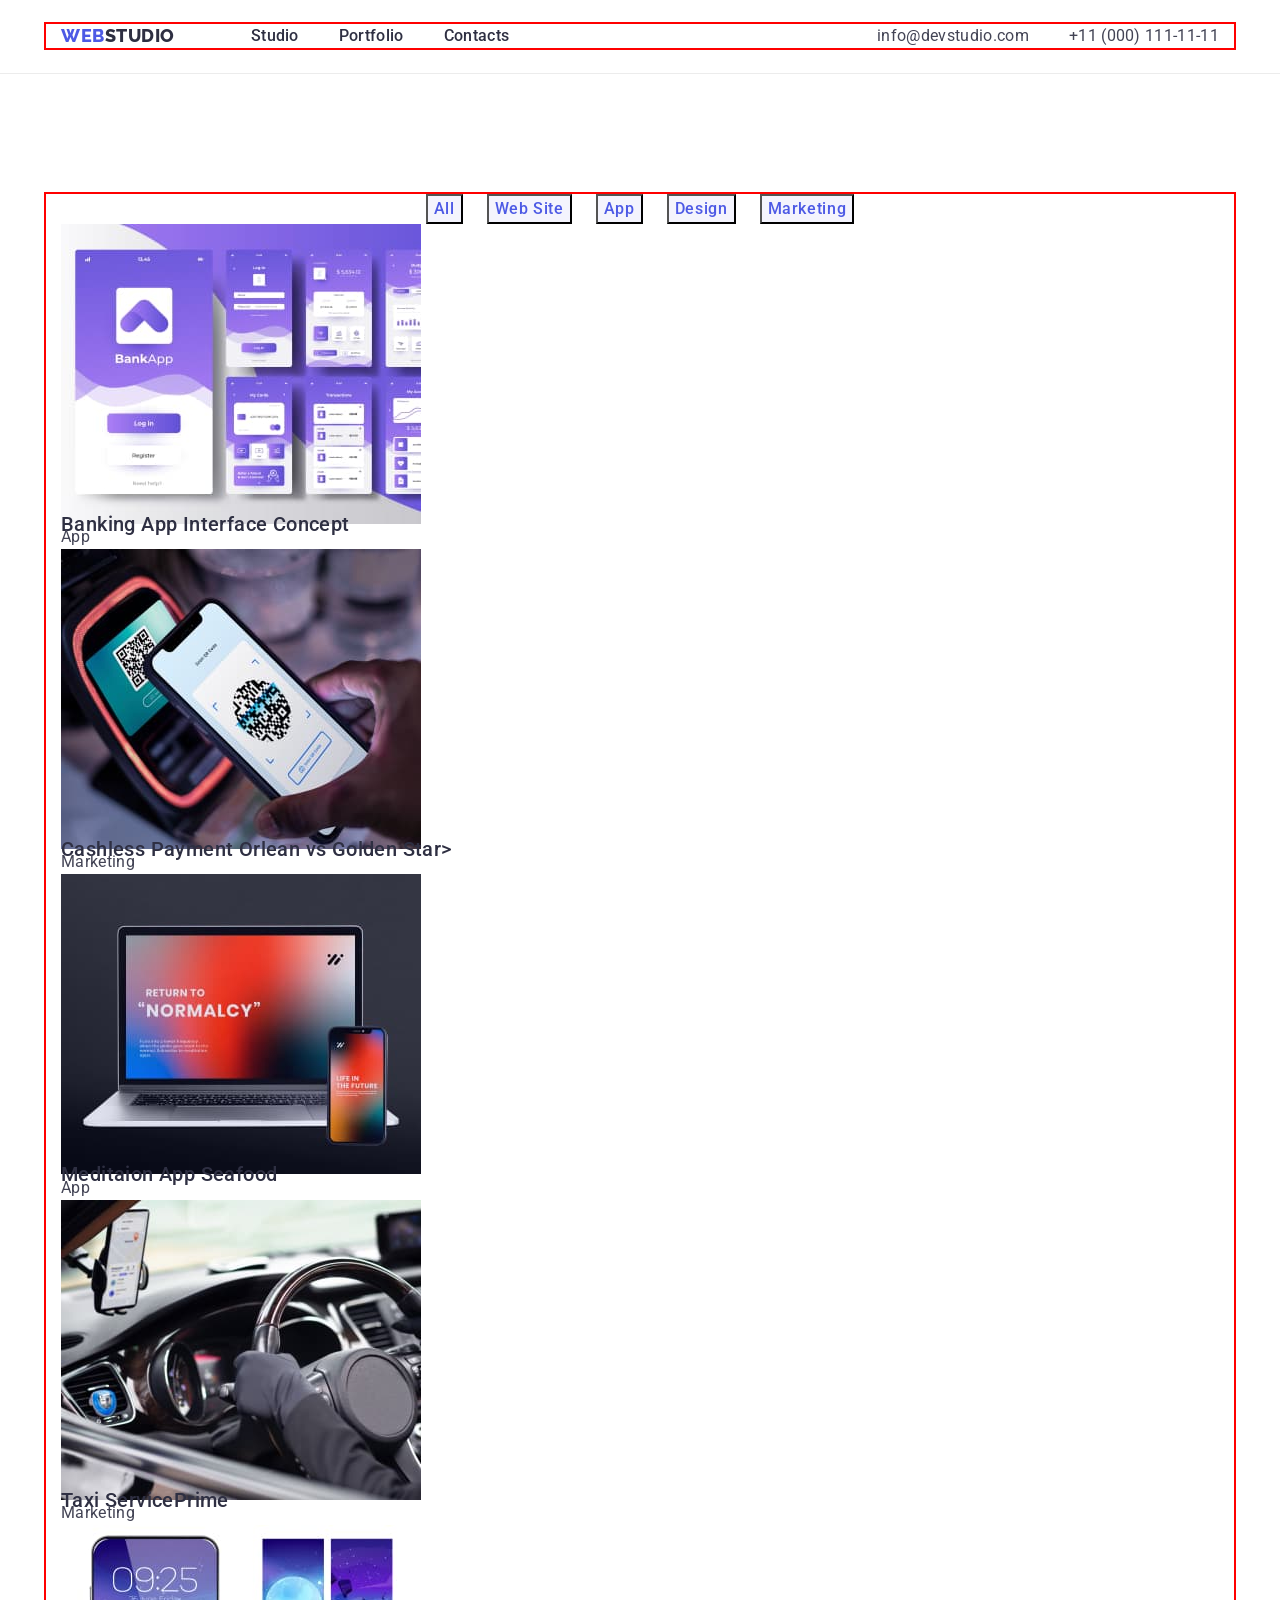
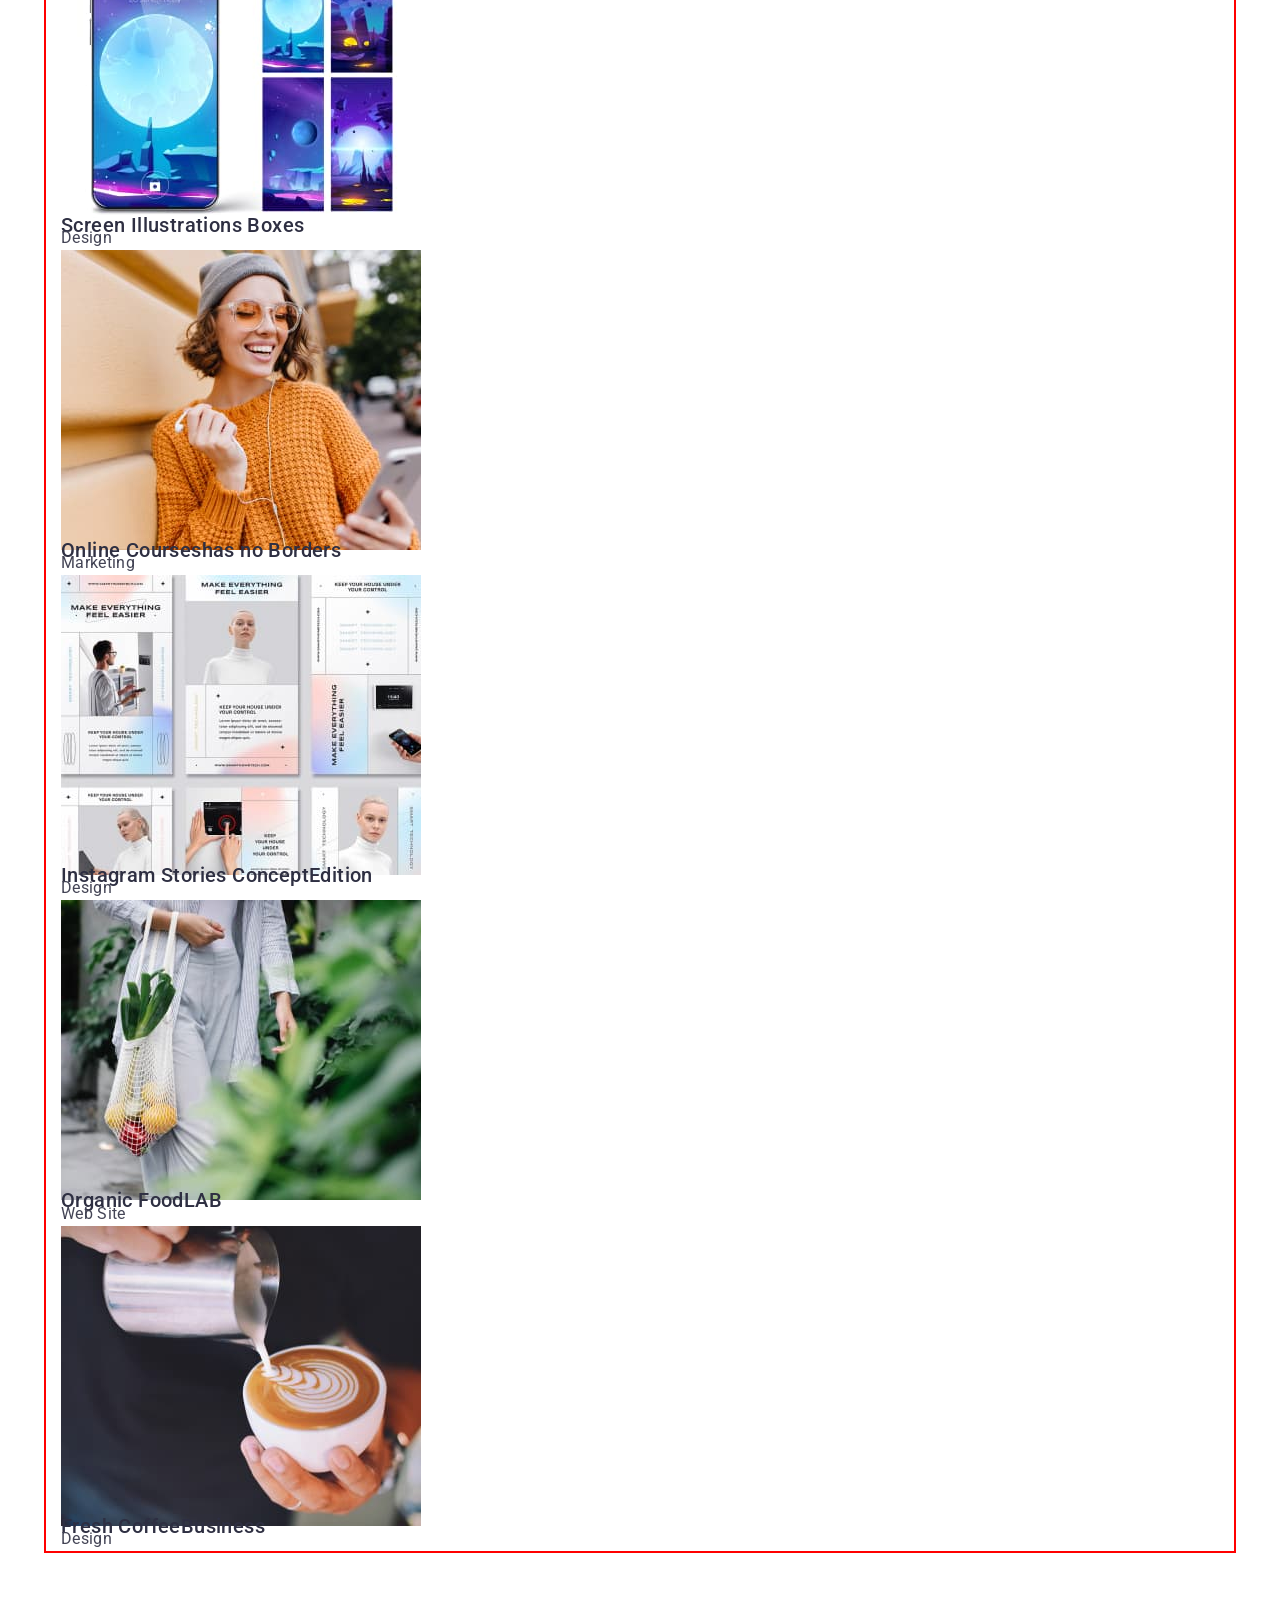
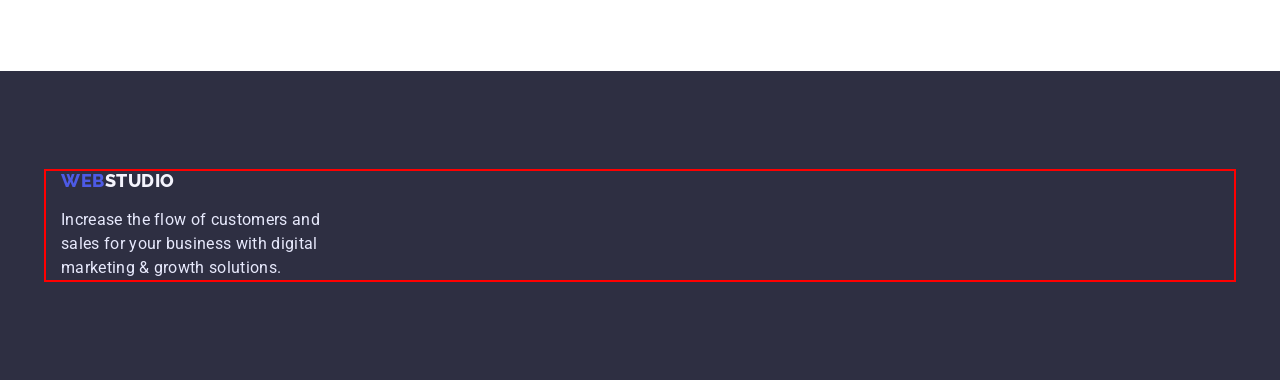
==== commit 78f324d2: "hw-is-in-progress-portfolio" ====
--- a/portfolio.html
+++ b/portfolio.html
@@ -9,44 +9,46 @@
     <link rel="preconnect" href="https://fonts.gstatic.com" crossorigin>
     <link href="https://fonts.googleapis.com/css2?family=Raleway:wght@800&family=Roboto:wght@400;500;700;900&display=swap"
         rel="stylesheet">
-    <link rel="stylesheet" href="./css/styles.css">
+    <link rel="stylesheet" href="https://cdnjs.cloudflare.com/ajax/libs/modern-normalize/1.1.0/modern-normalize.min.css" integrity="sha512-wpPYUAdjBVSE4KJnH1VR1HeZfpl1ub8YT/NKx4PuQ5NmX2tKuGu6U/JRp5y+Y8XG2tV+wKQpNHVUX03MfMFn9Q==" crossorigin="anonymous" referrerpolicy="no-referrer" />
+        <link rel="stylesheet" href="./css/styles.css">
 </head>
 <body>
-    <header class="header">
+   <header class="header">
+        <div class="container header-container">
         <nav class="header-navigation">
             <a href="./index.html" class="header-logo link">Web<span class="header-logo-item">Studio</span></a>
-            <ul class="header-list list">
-                <li class="header-item">
-                    <a class="header-link link" href="./index.html">Studio</a>
+          <ul class="header-list list">
+            <li class="header-item">
+              <a class="header-link link" href="">Studio</a>
+            </li>
+            <li class="header-item">
+              <a class="header-link link current" href="./portfolio.html">Portfolio</a>
+            </li>
+            <li class="header-item">
+              <a class="header-link link" href="">Contacts</a>
+            </li>
+          </ul>
+        </nav>
+            <ul class="header-pre-contacts">
+                <li class="header-contacts list">
+            <a class="header-mail link" href="mailto:info@devstudio.com">info@devstudio.com</a>
                 </li>
-                <li class="header-item">
-                    <a class="header-link link" href="">Portfolio</a>
-                </li>
-                <li class="header-item">
-                    <a class="header-link link" href="">Contacts</a>
+                <li class="header-contacts list">
+            <a class="header-tel link" href="tel:+110001111111">+11 (000) 111-11-11</a>
                 </li>
             </ul>
-        </nav>
-        <address>
-            <ul>
-                <li class="header-contacts list"> 
-                    <a class="header-mail link" href="mailto:info@devstudio.com">info@devstudio.com</a>
-                </li>
-                <li class="header-contacts list">
-                    <a class="header-tel link" href="tel:+110001111111">+11 (000) 111-11-11</a>
-                </li>
-            </ul>
-        </address>
-    </header>
+            </div>
+      </header>
     <main>
         <section class="portfolio-hero">
+            <div class="container">
             <h1 hidden>navigation-portfolio</h2>
                 <ul class="portfolio-list list">
-                    <li><button type="button" class="portfolio-item">All</button></li>
-                    <li><button type="button" class="portfolio-item">Web Site</button></li>
-                    <li><button type="button" class="portfolio-item">App</button></li>
-                    <li><button type="button" class="portfolio-item">Design</button></li>
-                    <li><button type="button" class="portfolio-item">Marketing</button></li>
+                    <li class="portfolio-pre-item"><button type="button" class="portfolio-item">All</button></li>
+                    <li class="portfolio-pre-item"><button type="button" class="portfolio-item">Web Site</button></li>
+                    <li class="portfolio-pre-item"><button type="button" class="portfolio-item">App</button></li>
+                    <li class="portfolio-pre-item"><button type="button" class="portfolio-item">Design</button></li>
+                    <li class="portfolio-pre-item"><button type="button" class="portfolio-item">Marketing</button></li>
                 </ul>
                 <ul class="portfolio-about list">
                     <li class="portfolio-about-item">
@@ -95,13 +97,17 @@
                         <p class="portfolio-text">Design</p>
                     </li>
                 </ul>
+                </div>
         </section>
     </main>
     <footer class="footer">
-        <a class="footer-link link" href="./index.html">Web<span class="footer-logo">Studio</span></a>
-        <p class="footer-text">Increase the flow of customers and sales for your business with digital marketing & growth
-            solutions.
-        </p>
-    </footer>
+    <div class="container footer-container">
+        <div class="footer-logo">
+    <a class="footer-link link" href="./index.html">Web<span class="footer-logo">Studio</span></a>
+    </div>
+    <p class="footer-text">Increase the flow of customers and sales for your business with digital marketing & growth solutions.
+</p>
+</div>
+</footer>
 </body>
 </html>
--- a/css/styles.css
+++ b/css/styles.css
@@ -1,22 +1,92 @@
+
+
 :root {
     --primary-title-color: #2E2F42;
     --secondary-title-color: #434455;
 }
 
+p,
+h1,
+h2,
+h3,
+h4,
+h5,
+h6 {
+margin: 0;
+}
+
+ul {
+list-style: none;
+margin: 0;
+padding-left: 0;
+}
+
+img {
+display: block;
+}
+
+
+section {
+padding-top: 120px;
+padding-bottom: 120px;
+}
 
 body {
-    font-family: 'Roboto', sans-serif;
-    color: #2E2F42;
-}
+font-family: 'Roboto', sans-serif;
+color: #2E2F42;
+}
+
+.container {
+width: 1188px;
+padding-left: 15px;
+padding-right: 15px;
+margin: 0 auto;
+outline: 2px solid red;
+}
+
 
 .link {
-    text-decoration: none;
+text-decoration: none;
 }
 
 .list {
-    list-style: none;
+list-style: none;
 }
 /*------------header-------------*/
+
+.header {
+padding-top: 24px;
+padding-bottom: 25px;
+border-bottom: 1px solid #ececec;
+}
+
+.header-container {
+display: flex;
+align-items: center;
+}
+
+.header-navigation {
+display: flex;
+}
+
+.header-list {
+display: flex;
+align-items: center;
+}
+
+.header-item:not(:last-child) {
+margin-right: 40px;
+}
+
+.header-pre-contacts {
+display: flex;
+margin-left: auto;
+align-items: center;
+}
+
+.header-contacts:not(:last-child) {
+margin-right: 40px;
+}
 
 .header-logo {
 font-family: 'Raleway', sans-serif;
@@ -30,6 +100,10 @@
 }
 
 .header-logo-item {
+margin-right: 76px;
+}
+
+.header-logo-item {
 font-family: 'Raleway'sans-serif;
 font-style: normal;
 font-weight: 800;
@@ -42,12 +116,12 @@
 
 .header-link:hover,
 .header-link:focus {
-    color: #404BBF;
+color: #404BBF;
 }
 
 .header-mail:hover,
 .header-mail:focus {
-    color: #404BBF;
+color: #404BBF;
 }
 
 .header-link {
@@ -60,7 +134,7 @@
 
 .header-tel:hover,
 .header-tel:focus {
-    color: #404BBF;
+color: #404BBF;
 }
 
 .header-mail {
@@ -81,23 +155,38 @@
 
 /*------------button-------------*/
 
+
+
 .section-button {
-    background: #2E2F42;
+background: #2E2F42;
+padding-top: 188px;
+padding-bottom: 188px;
+}
+
+.section-button-container {
+max-width: 1600px;
+text-align: center;
 }
 
 .section-title {
+width: 496px;
+height: 120px;
 font-size: 56px;
 line-height: 1.07;
 letter-spacing: 0.02em;
 color: #FFFFFF;
+text-align: center;
+margin: 0 auto;
+margin-bottom: 48px;
 }
 
 .section-btn:hover {
 background: #404BBF;
 }
 
-
 .section-btn {
+min-width: 169px;
+height: 56px;
 font-family: inherit;
 font-weight: 500;
 font-size: 16px;
@@ -105,16 +194,28 @@
 letter-spacing: 0.04em;
 color: #FFFFFF;
 background: #4D5AE5;
+align-items: center;
+border-radius: 4px;
 cursor: pointer;
+
 }
 
 /*------------hero-------------*/
+
+.hero-list {
+display: flex;
+}
+
+.hero-item:not(:last-child) {
+margin-right: 24px;
+}
 
 .hero-title {
 font-weight: 500;
 font-size: 20px;
 line-height: 1.2;
 color: var(--primary-title-color);
+margin-bottom: 8px;
 }
 
 .hero-text {
@@ -125,17 +226,36 @@
 }
 
 /*------------about-------------*/
+.about {
+padding-top: 0;
+}
+
+.about-pre-title{
+display: flex;
+flex-wrap: wrap;
+}
 
 .about-title {
 font-size: 36px;
 line-height: 1.11;
 letter-spacing: 0.02em;
 text-transform: capitalize;
+text-align: center;
+margin-bottom: 72px;
+}
+
+.about-after-title:not(:nth-child(n + 3)) {
+margin-right: 24px;
+}
+
+.about-after-title{
+flex-basis: calc((100% - 48px) / 3);
 }
 
 /*------------team-------------*/
-.team-list {
-    background: #F4F4FD;
+.team {
+background: #F4F4FD;
+padding-top: 120px;
 }
 
 .team-title {
@@ -144,7 +264,23 @@
 font-size: 20px;
 line-height: 1.2;
 letter-spacing: 0.02em;
-color: var(--primary-title-color);
+text-align: center;
+color: var(--primary-title-color);
+margin-bottom: 72px;
+}
+
+.team-list {
+display: flex;
+}
+.team-item:not(:nth-child(n + 4)) {
+margin-right: 24px;
+}
+.team-item {
+background: #FFFFFF;
+box-shadow: 0px 1px 6px rgba(46, 47, 66, 0.08),
+0px 1px 1px rgba(46, 47, 66, 0.16),
+0px 2px 1px rgba(46, 47, 66, 0.08);
+border-radius: 0px 0px 4px 4px; 
 }
 
 .team-after-title {
@@ -152,20 +288,35 @@
 font-size: 20px;
 line-height: 1.2;
 letter-spacing: 0.02em;
-color: var(--primary-title-color);
+text-align: center;
+color: var(--primary-title-color);
+margin-bottom: 8px;
 }
 
 .team-text {
 font-size: 16px;
 line-height: 1.5;
 letter-spacing: 0.02em;
+text-align: center;
 color: var(--secondary-title-color);
 }
 
+.team-border {
+padding-top: 32px;
+padding-bottom: 32px;
+}
+
 
 /*------------footer-------------*/
+
 .footer {
-    background: var(--primary-title-color);
+background: var(--primary-title-color);
+padding-top: 100px;
+padding-bottom: 100px;
+}
+
+.footer-logo {
+margin-bottom: 16px;
 }
 
 .footer-link {
@@ -191,6 +342,8 @@
 }
 
 .footer-text {
+width: 264px;
+height: 72px;
 font-style: normal;
 font-size: 16px;
 line-height: 1.5;
@@ -203,12 +356,17 @@
 
 .portfolio-item:hover,
 .portfolio-item:focus {
-    background: #404BBF;
-    color:#FFFFFF
-}
-
-.portfolio-item {
-    cursor: pointer;
+background: #404BBF;
+color:#FFFFFF
+}
+
+.portfolio-list {
+display:flex;
+justify-content: center;
+}
+
+.portfolio-pre-item:not(:last-child) {
+margin-right: 24px;
 }
 
 .portfolio-item {
@@ -218,7 +376,8 @@
 line-height: 1.5;
 letter-spacing: 0.04em;
 color: #4D5AE5;
-background-color:#F4F4FD;;
+background-color:#F4F4FD;
+cursor: pointer;
 }
 
 .portfolio-title {
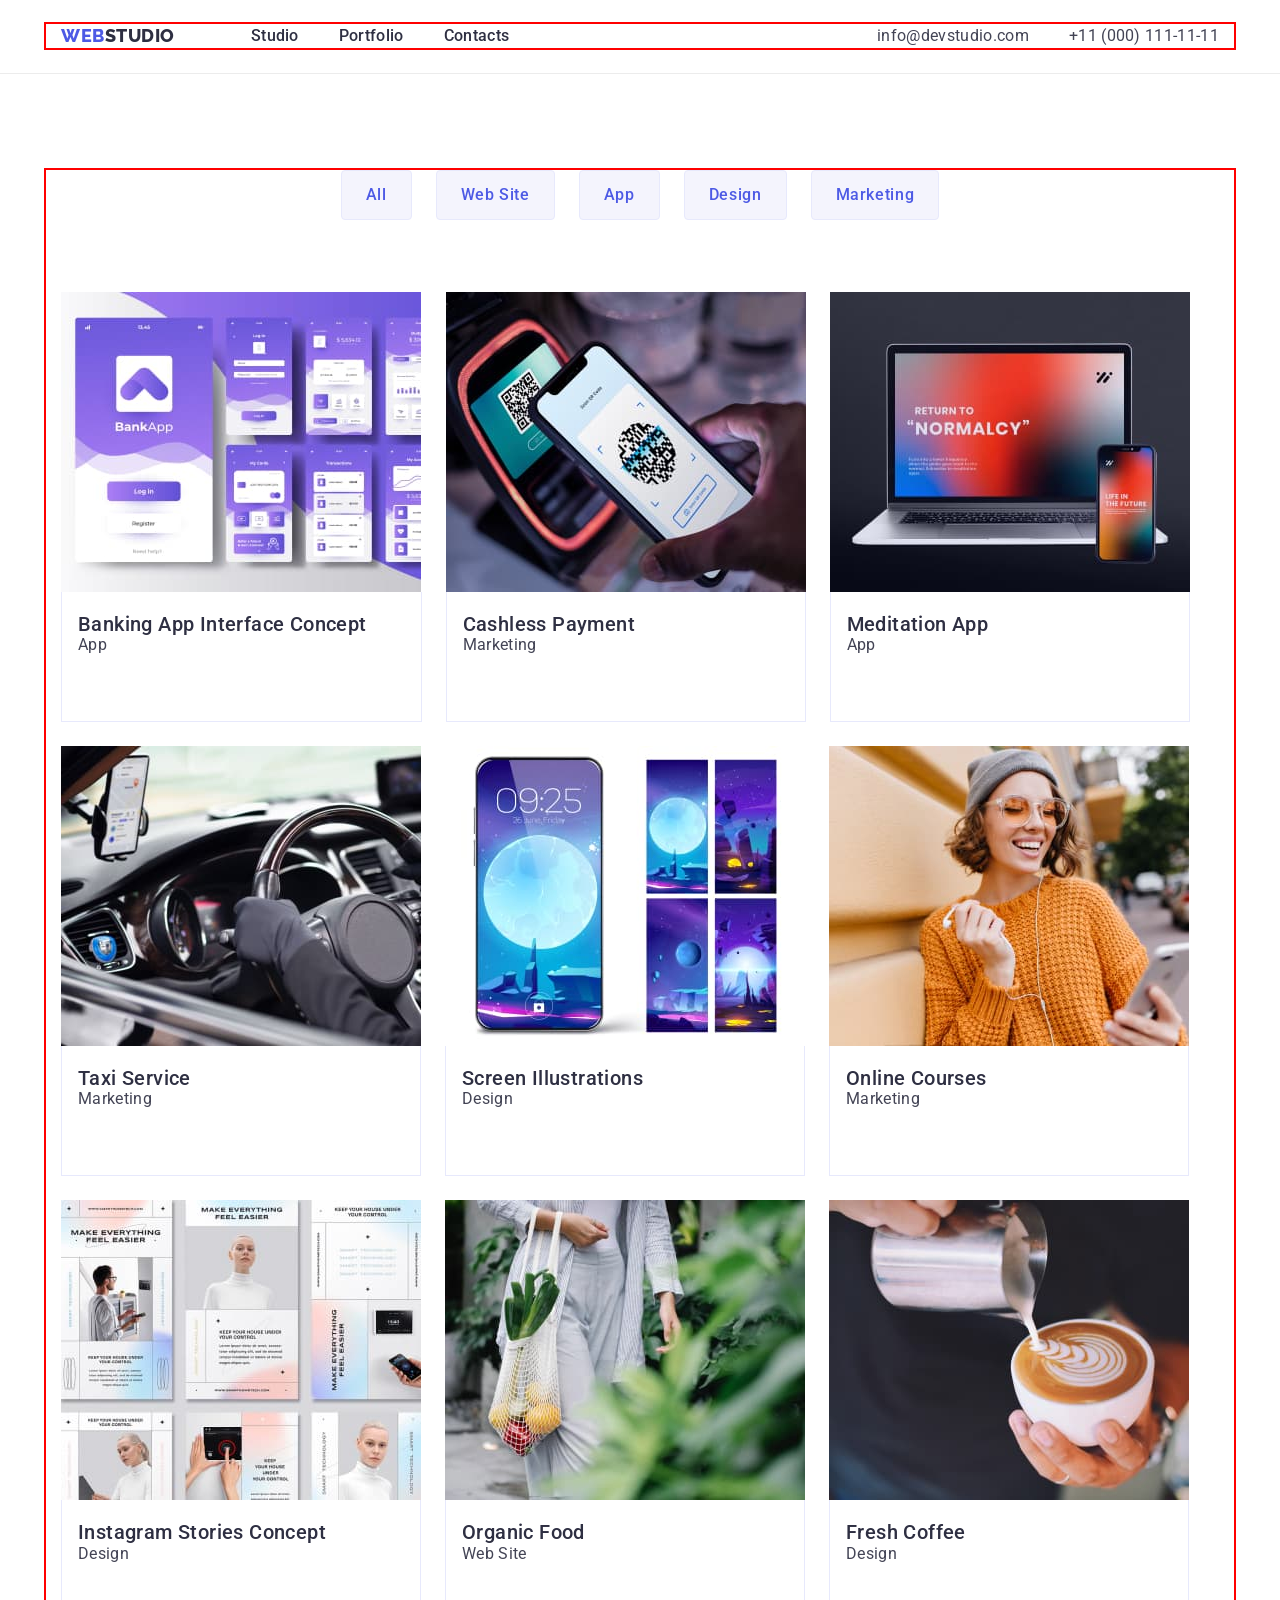
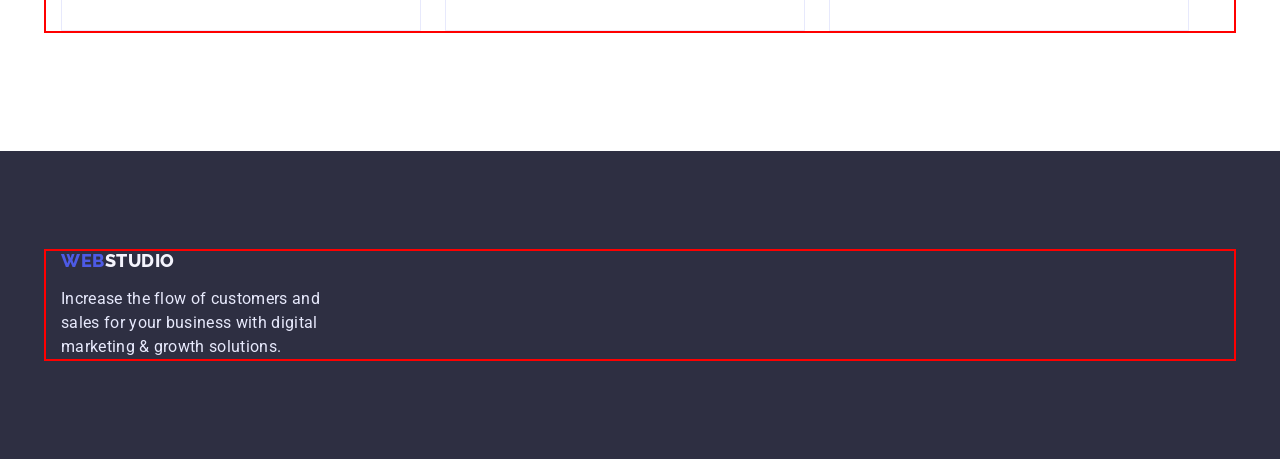
==== commit e7f43fca: "hw-3-is-in-progress" ====
--- a/portfolio.html
+++ b/portfolio.html
@@ -19,10 +19,10 @@
             <a href="./index.html" class="header-logo link">Web<span class="header-logo-item">Studio</span></a>
           <ul class="header-list list">
             <li class="header-item">
-              <a class="header-link link" href="">Studio</a>
+              <a class="header-link link" href="./index.html">Studio</a>
             </li>
             <li class="header-item">
-              <a class="header-link link current" href="./portfolio.html">Portfolio</a>
+              <a class="header-link link current" href="">Portfolio</a>
             </li>
             <li class="header-item">
               <a class="header-link link" href="">Contacts</a>
@@ -53,48 +53,66 @@
                 <ul class="portfolio-about list">
                     <li class="portfolio-about-item">
                         <img src="./images/img-1.jpg" alt="Picture" width="360" />
+                        <div class="portfolio-border">
                         <h2 class="portfolio-title">Banking App Interface Concept</h2>
                         <p class="portfolio-text">App</p>
+                        </div>
                     </li>
                     <li class="portfolio-about-item">
                         <img src="./images/img-2.jpg" alt="Picture" width="360" />
-                        <h2 class="portfolio-title">Cashless Payment <span>Orlean vs Golden Star></span></h2>
+                        <div class="portfolio-border">
+                        <h2 class="portfolio-title">Cashless Payment</h2>
                         <p class="portfolio-text">Marketing</p>
+                        </div>
                     </li>
                     <li class="portfolio-about-item">
                         <img src="./images/img-3.jpg" alt="Picture" width="360" />
-                        <h2 class="portfolio-title"">Meditaion App <span>Seafood</span></h2>
+                        <div class="portfolio-border">
+                        <h2 class="portfolio-title">Meditation App</h2>
                         <p class="portfolio-text">App</p>
+                        </div>
                     </li>
                     <li class="portfolio-about-item">
                         <img src="./images/img-4.jpg" alt="Picture" width="360" />
-                        <h2 class="portfolio-title">Taxi Service<span>Prime</span></h2>
+                        <div class="portfolio-border">
+                        <h2 class="portfolio-title">Taxi Service</h2>
                         <p class="portfolio-text">Marketing</p>
+                        </div>
                     </li>
                     <li class="portfolio-about-item">
                         <img src="./images/img-5.jpg" alt="Picture" width="360" />
-                        <h2 class="portfolio-title">Screen Illustrations <span>Boxes</span></h2>
+                        <div class="portfolio-border">
+                        <h2 class="portfolio-title">Screen Illustrations</h2>
                         <p class="portfolio-text">Design</p>
+                        </div>
                     </li>
                     <li class="portfolio-about-item">
                         <img src="./images/img-6.jpg" alt="Picture" width="360" />
-                        <h2 class="portfolio-title">Online Courses<span>has no Borders</span></h2>
+                        <div class="portfolio-border">
+                        <h2 class="portfolio-title">Online Courses</h2>
                         <p class="portfolio-text">Marketing</p>
+                        </div>
                     </li>
                     <li class="portfolio-about-item">
                         <img src="./images/img-7.jpg" alt="Picture" width="360" />
-                        <h2 class="portfolio-title">Instagram Stories Concept<span>Edition</span></h2>
+                        <div class="portfolio-border">
+                        <h2 class="portfolio-title">Instagram Stories Concept</h2>
                         <p class="portfolio-text">Design</p>
+                        </div>
                     </li>
                     <li class="portfolio-about-item">
                         <img src="./images/img-8.jpg" alt="Picture" width="360" />
-                        <h2 class="portfolio-title">Organic Food<span>LAB</span></h2>
+                        <div class="portfolio-border">
+                        <h2 class="portfolio-title">Organic Food</h2>
                         <p class="portfolio-text">Web Site</p>
+                        </div>
                     </li>
                     <li class="portfolio-about-item">
                         <img src="./images/img-9.jpg" alt="Picture" width="360" />
-                        <h2 class="portfolio-title">Fresh Coffee<span>Business</span></h2>
+                        <div class="portfolio-border">
+                        <h2 class="portfolio-title">Fresh Coffee</h2>
                         <p class="portfolio-text">Design</p>
+                        </div>
                     </li>
                 </ul>
                 </div>
--- a/css/styles.css
+++ b/css/styles.css
@@ -44,13 +44,20 @@
 outline: 2px solid red;
 }
 
-
 .link {
 text-decoration: none;
 }
 
 .list {
 list-style: none;
+}
+
+.visually-hidden {
+position: absolute;
+clip: rect(0 0 0 0);
+width: 1px;
+height: 1px;
+margin: -1px;
 }
 /*------------header-------------*/
 
@@ -155,8 +162,6 @@
 
 /*------------button-------------*/
 
-
-
 .section-button {
 background: #2E2F42;
 padding-top: 188px;
@@ -353,6 +358,9 @@
 
 
 /*------portfolio------*/
+.portfolio-hero {
+padding-top: 96px;
+}
 
 .portfolio-item:hover,
 .portfolio-item:focus {
@@ -361,8 +369,9 @@
 }
 
 .portfolio-list {
-display:flex;
+display: flex;
 justify-content: center;
+margin-bottom: 72px;
 }
 
 .portfolio-pre-item:not(:last-child) {
@@ -377,7 +386,33 @@
 letter-spacing: 0.04em;
 color: #4D5AE5;
 background-color:#F4F4FD;
+border: 1px solid #E7E9FC;
+border-radius: 4px;
 cursor: pointer;
+padding-top: 12px;
+padding-bottom: 12px;
+padding-right: 24px;
+padding-left: 24px;
+}
+
+.portfolio-about {
+display: flex;
+flex-wrap: wrap;
+}
+
+.portfolio-about-item:not(:nth-child(3n)) {
+margin-right: 24px;
+}
+
+.portfolio-about-item:not(:nth-child(n + 7)) {
+margin-bottom: 24px;
+}
+
+.portfolio-border {
+padding: 32px 54px 64px 16px;
+background: #FFFFFF;
+border: 1px solid #E7E9FC;
+border-top: none;
 }
 
 .portfolio-title {
@@ -386,6 +421,7 @@
 line-height: 1.2px;
 letter-spacing: 0.02em;
 color: var(--primary-title-color);
+margin-bottom: 8px;
 }
 
 .portfolio-text {
@@ -398,3 +434,5 @@
 
 
 
+
+
